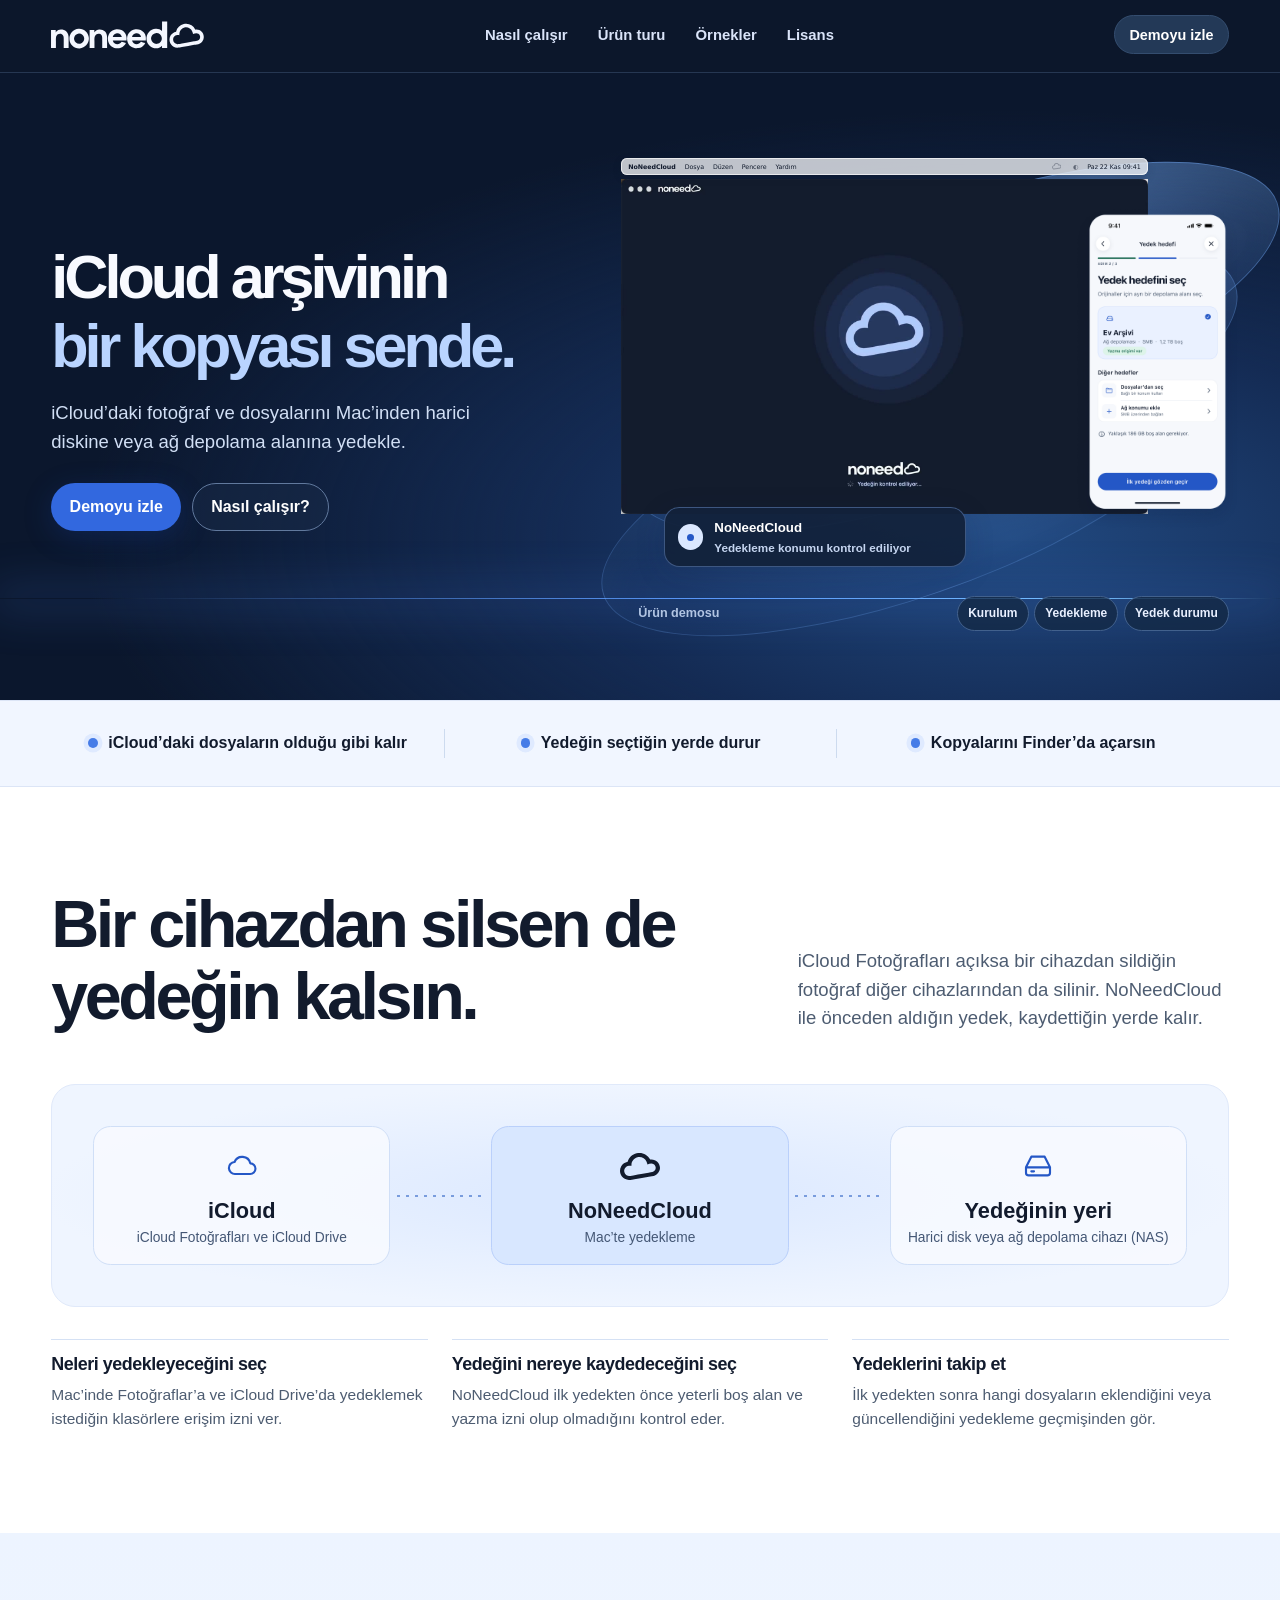
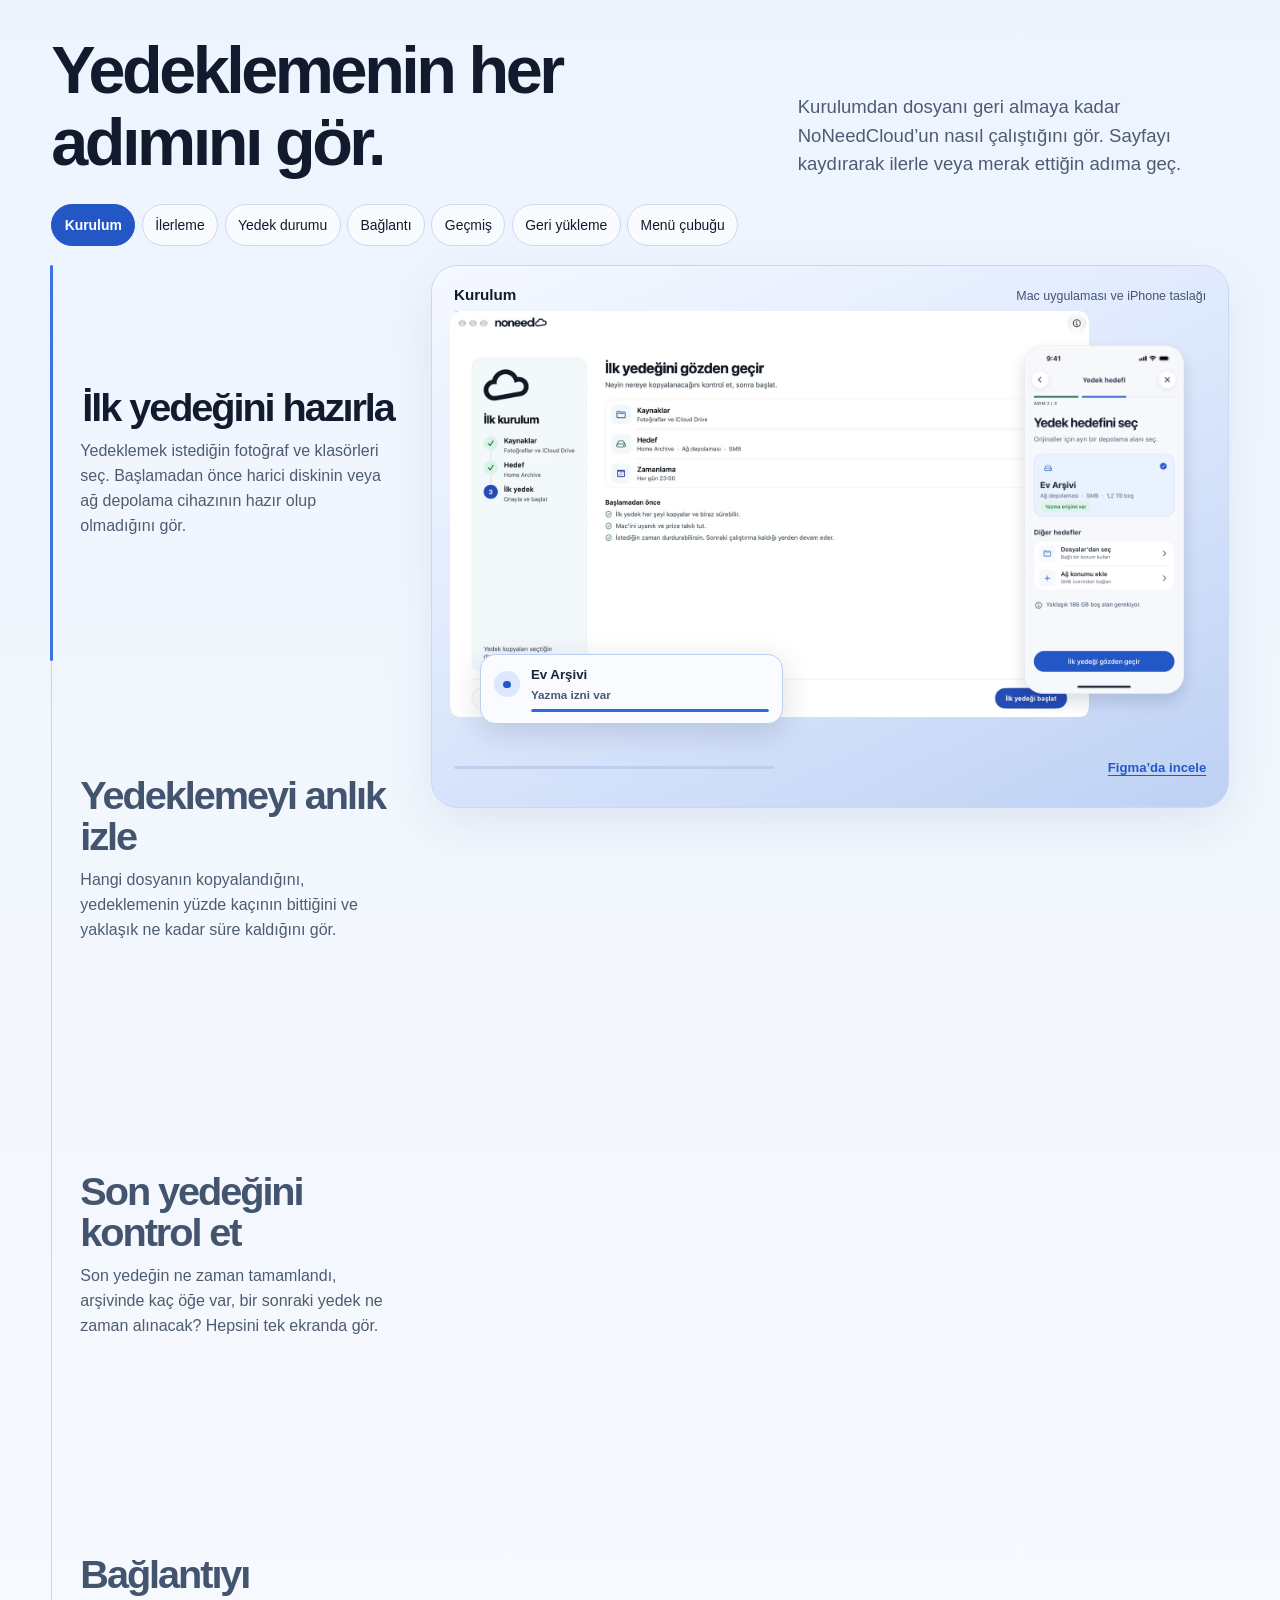
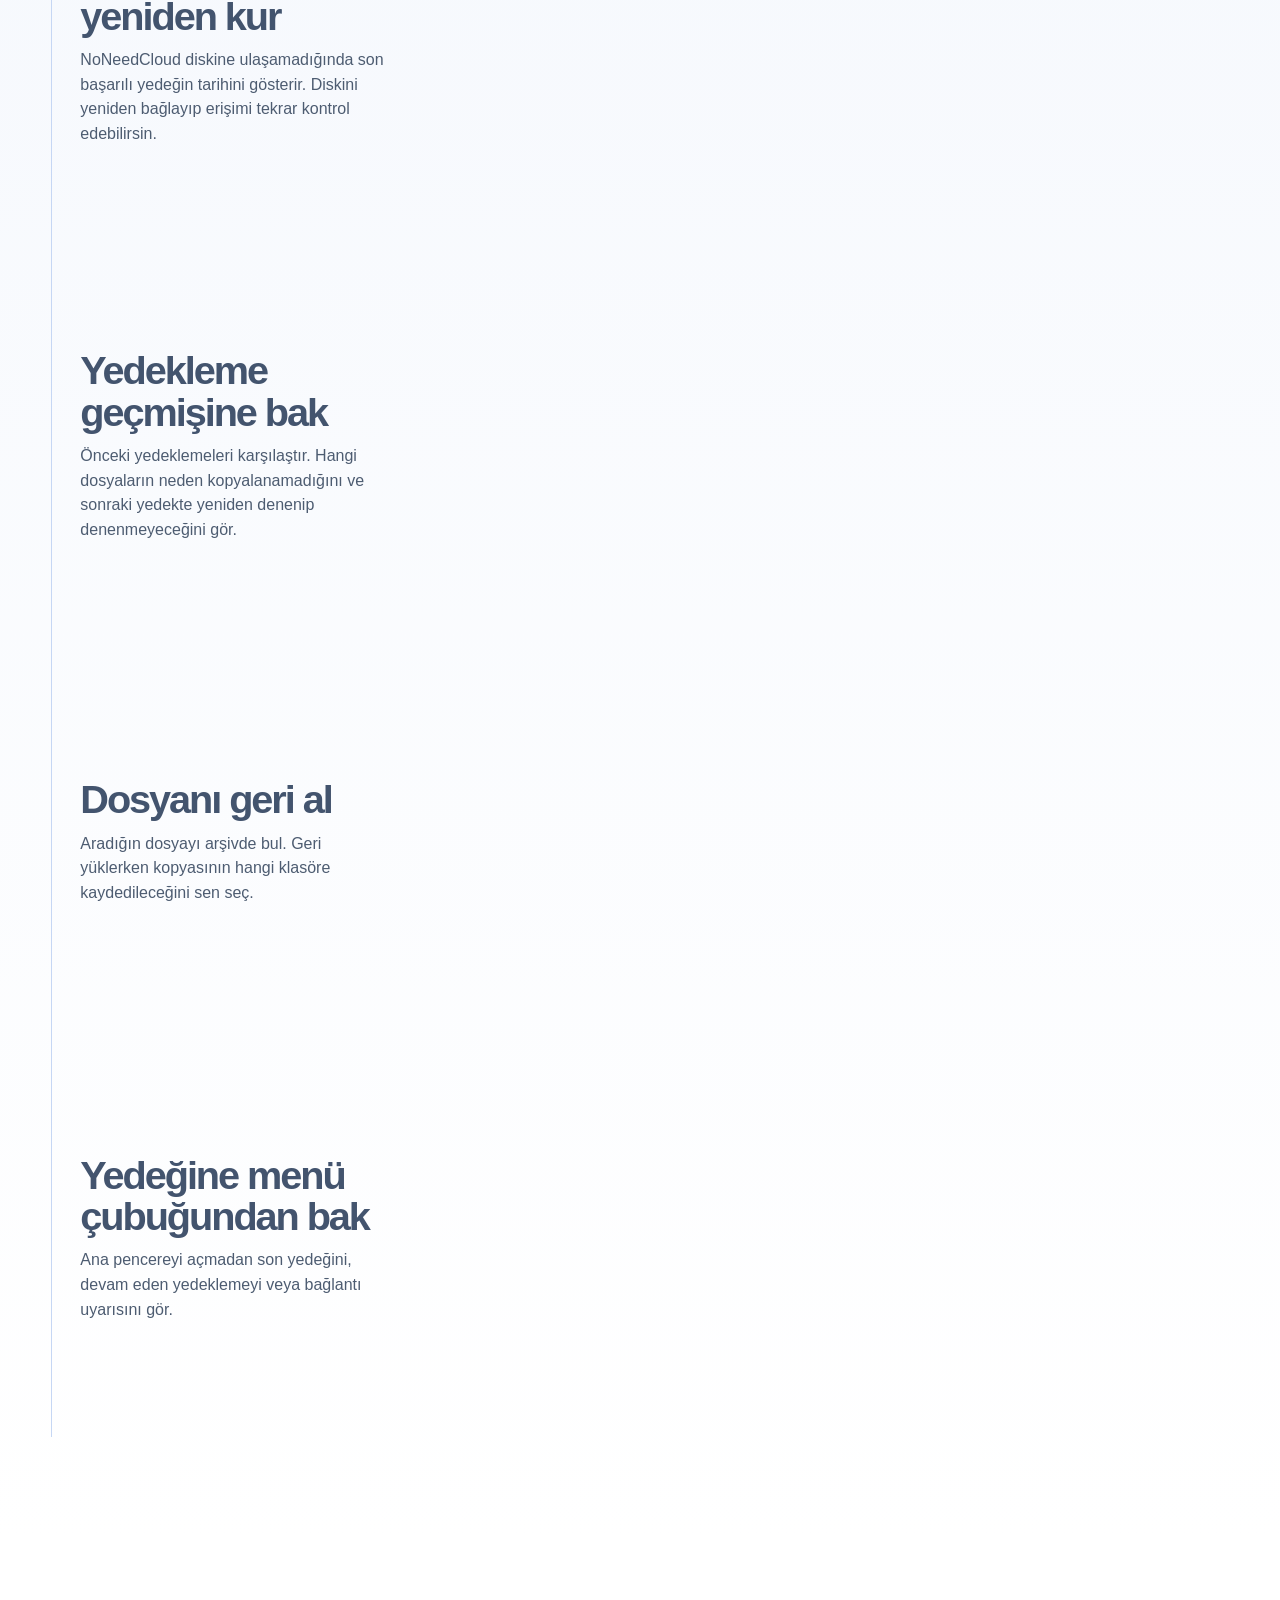
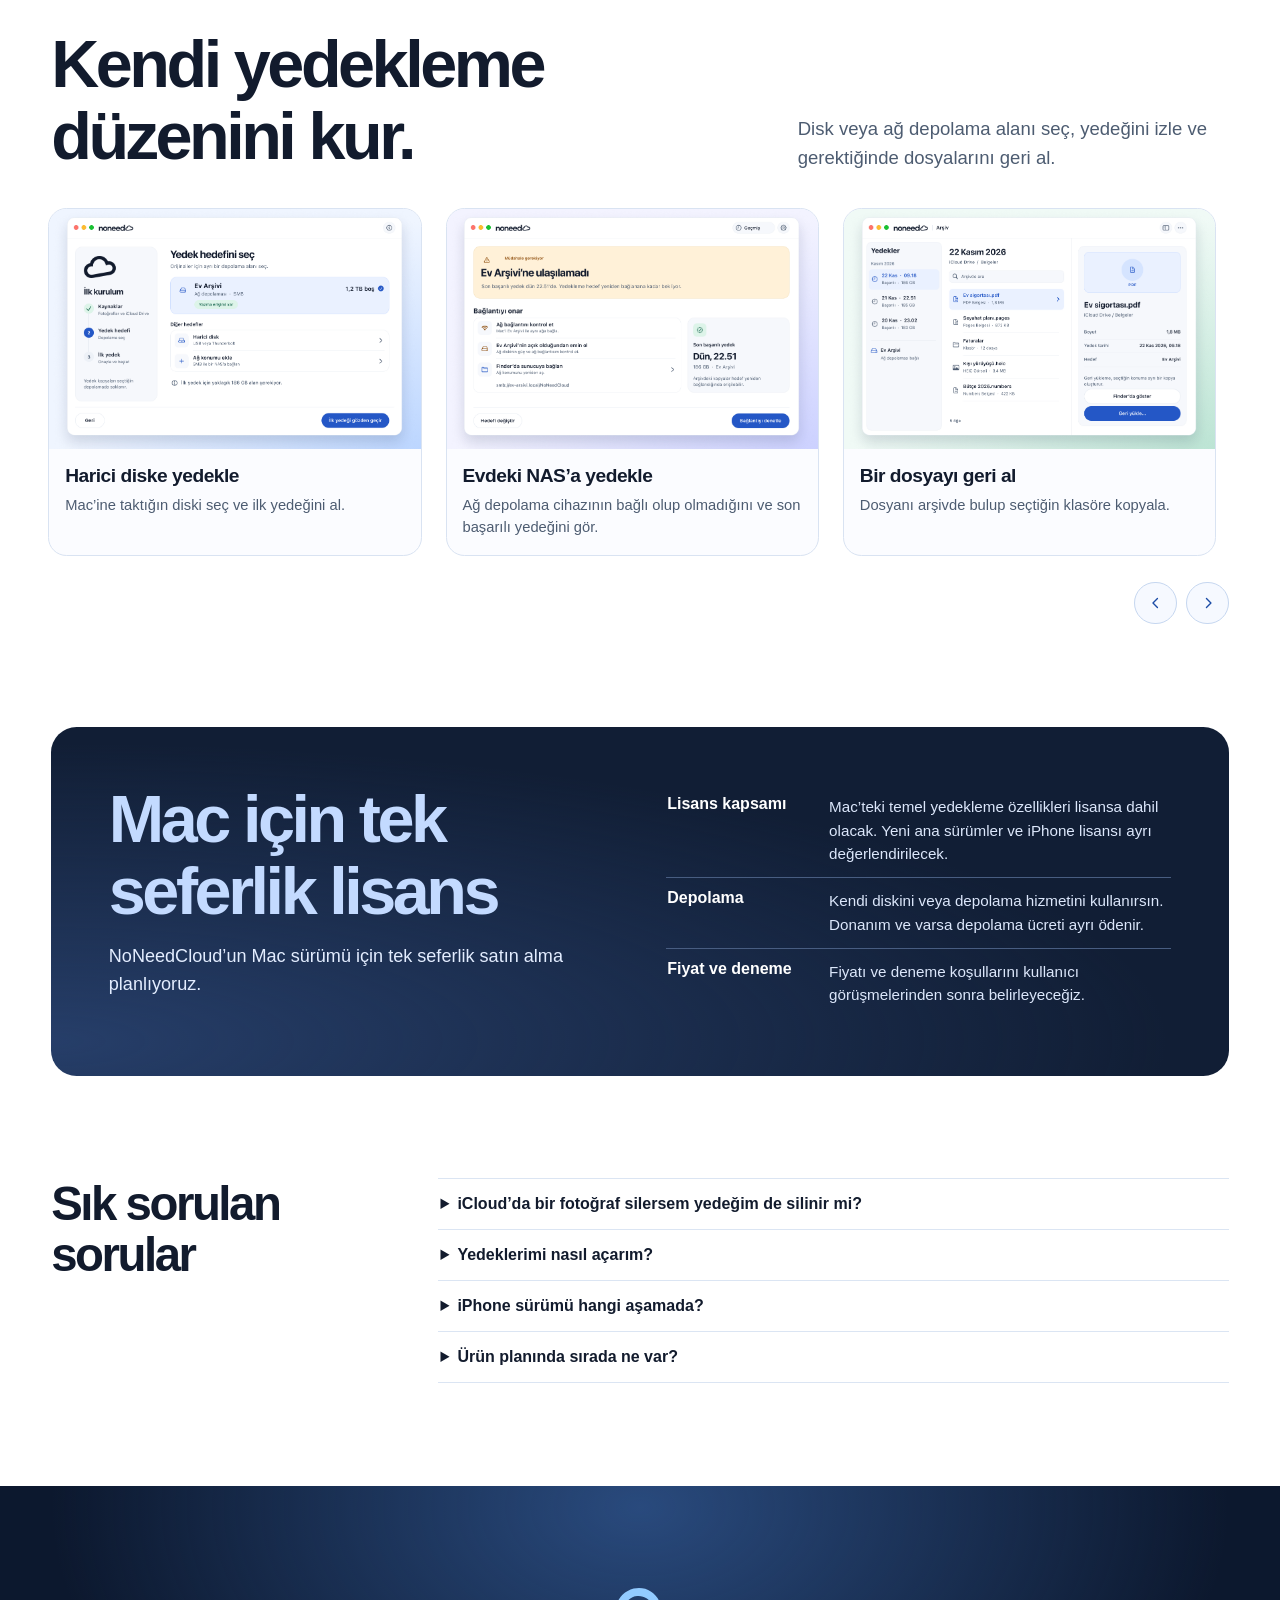
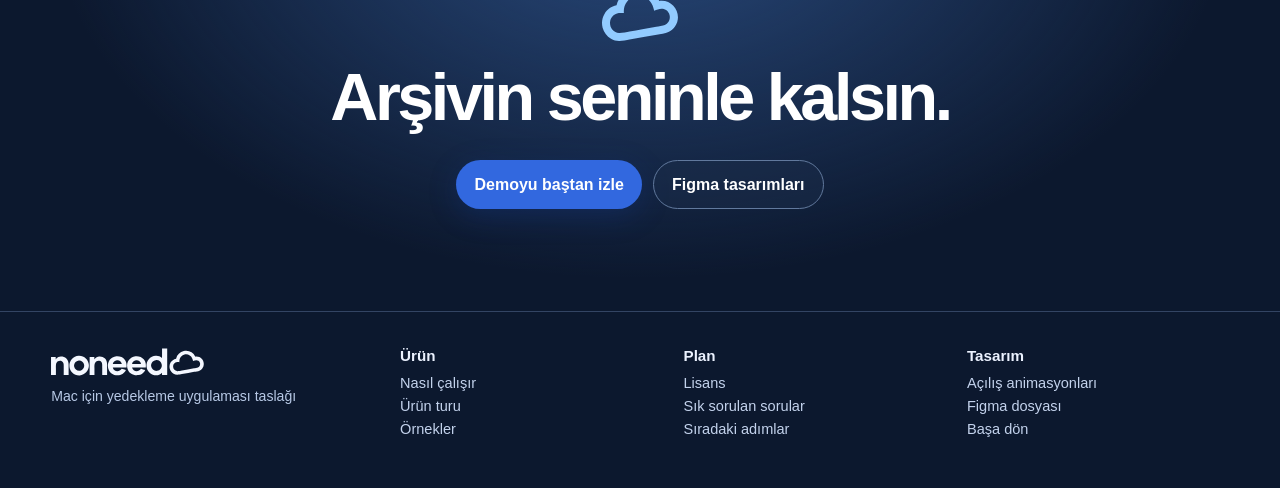
==== docs/design/web-planning/index.html @ 751c0478 "Add NoNeedCloud landing page and local preview instructions" ====
<!doctype html>
<html lang="tr">
<head>
  <meta charset="utf-8">
  <meta name="viewport" content="width=device-width, initial-scale=1">
  <meta name="description" content="iCloud’daki fotoğraf ve dosyalarının bir kopyasını kendi diskinde veya ağ depolama alanında sakla. NoNeedCloud, Mac için tasarlanan bir yedekleme uygulaması.">
  <title>NoNeedCloud · iCloud arşivinin bir kopyası sende</title>
  <link rel="icon" href="assets/cloud.svg" type="image/svg+xml">
  <link rel="stylesheet" href="styles.css">
  <link rel="stylesheet" href="landing.css?v=8">
  <script src="demo.js?v=8" defer></script>
</head>
<body class="landing" id="baslangic">
  <a class="skip-link" href="#icerik">İçeriğe geç</a>
  <header class="landing-header">
    <div class="wrap landing-nav">
      <a class="landing-brand" href="#baslangic" aria-label="NoNeedCloud, başa dön"><img src="assets/wordmark-light.svg" width="1660" height="300" alt="NoNeedCloud"></a>
      <nav aria-label="Ana menü">
        <a href="#nasil">Nasıl çalışır</a>
        <a href="#urun">Ürün turu</a>
        <a href="#ornekler">Örnekler</a>
        <a href="#gelir">Lisans</a>
      </nav>
      <div class="nav-actions">
        <a class="nav-cta" href="#demo">Demoyu izle</a>
      </div>
    </div>
    <div class="scroll-progress" aria-hidden="true"></div>
  </header>

  <main id="icerik">
    <section class="landing-hero" aria-labelledby="hero-title">
      <div class="wrap hero-grid">
        <div class="hero-copy">
          <h1 id="hero-title">iCloud arşivinin <span>bir kopyası sende.</span></h1>
          <p>iCloud’daki fotoğraf ve dosyalarını Mac’inden harici diskine veya ağ depolama alanına yedekle.</p>
          <div class="landing-actions">
            <a class="landing-button strong" href="#demo">Demoyu izle</a>
            <a class="landing-button soft" href="#nasil">Nasıl çalışır?</a>
          </div>
        </div>

        <div class="hero-reel" id="demo">
          <div class="reel-ornaments" aria-hidden="true"><span></span><span></span><span></span></div>
          <figure class="scene-visual hero-visual" data-stage="hero" data-scene="kurulum">
            <div class="scene-devices">
              <img class="scene-mac" src="assets/case-1-mac.webp?v=2" fetchpriority="high" width="1087" height="740" alt="Mac’te yedeğin saklanacağı yeri seçme ekranı.">
              <video class="scene-video" muted loop playsinline preload="metadata" hidden></video>
              <div class="flow-desktop" data-flow-desktop aria-hidden="true">
                <div class="flow-menubar">
                  <span class="mb-app">NoNeedCloud</span><span>Dosya</span><span>Düzen</span><span>Pencere</span><span>Yardım</span>
                  <span class="mb-spacer"></span>
                  <span class="mb-status" data-flow-status><svg viewBox="0 0 96 66"><defs><clipPath id="mbFill"><rect data-flow-fill x="0" y="0" width="0" height="66"/></clipPath></defs><path d="M40.0276 0.73109C53.8642 -2.19745 65.6406 3.82145 72.2232 16.1084C90.3729 13.8587 102.052 33.4833 91.9361 47.887C89.8332 50.8886 86.9633 53.2697 83.6258 54.7812C79.8091 56.5015 73.3607 57.363 68.9869 58.1366L52.419 61.0541L34.803 64.2069C30.9964 64.8852 25.2523 66.1319 21.6323 65.9818C18.1108 65.8108 14.6765 64.8122 11.6133 63.0669C6.38314 60.1128 2.56823 55.1732 1.0312 49.3678C-0.495983 43.7073 0.304632 37.6716 3.25078 32.6039C6.85128 26.375 11.8118 23.4031 18.5479 21.6179C21.3976 10.5517 29.3292 3.76707 40.0276 0.73109ZM50.8858 51.4234L68.5018 48.2855C71.1663 47.8147 76.9672 46.9503 79.2306 45.9862C81.0077 45.236 82.5299 43.9911 83.6191 42.3992C85.2289 40.0322 85.8203 37.117 85.2572 34.3104C84.7409 31.531 83.1318 29.0747 80.789 27.4931C75.8852 24.2355 70.6403 26.1896 65.8314 28.4024C64.5072 21.9772 62.4212 16.7564 56.6663 12.9806C52.4502 10.1628 47.2716 9.1796 42.3176 10.2577C42.065 10.3109 41.8128 10.3658 41.5635 10.4221C32.4388 13.2329 26.7271 21.7187 27.7792 31.2511C23.0119 30.7881 18.7454 30.67 14.7894 33.9318C12.2506 36.0372 10.6588 39.0712 10.3712 42.3565C10.0729 45.7446 11.1779 49.3675 13.3949 51.9593C15.4953 54.3792 18.4602 55.8795 21.6541 56.1377C24.8692 56.3837 31.4877 54.927 34.9563 54.2919C40.2596 53.3091 45.5704 52.3528 50.8858 51.4234Z" class="mb-cloud-track"/><path d="M40.0276 0.73109C53.8642 -2.19745 65.6406 3.82145 72.2232 16.1084C90.3729 13.8587 102.052 33.4833 91.9361 47.887C89.8332 50.8886 86.9633 53.2697 83.6258 54.7812C79.8091 56.5015 73.3607 57.363 68.9869 58.1366L52.419 61.0541L34.803 64.2069C30.9964 64.8852 25.2523 66.1319 21.6323 65.9818C18.1108 65.8108 14.6765 64.8122 11.6133 63.0669C6.38314 60.1128 2.56823 55.1732 1.0312 49.3678C-0.495983 43.7073 0.304632 37.6716 3.25078 32.6039C6.85128 26.375 11.8118 23.4031 18.5479 21.6179C21.3976 10.5517 29.3292 3.76707 40.0276 0.73109ZM50.8858 51.4234L68.5018 48.2855C71.1663 47.8147 76.9672 46.9503 79.2306 45.9862C81.0077 45.236 82.5299 43.9911 83.6191 42.3992C85.2289 40.0322 85.8203 37.117 85.2572 34.3104C84.7409 31.531 83.1318 29.0747 80.789 27.4931C75.8852 24.2355 70.6403 26.1896 65.8314 28.4024C64.5072 21.9772 62.4212 16.7564 56.6663 12.9806C52.4502 10.1628 47.2716 9.1796 42.3176 10.2577C42.065 10.3109 41.8128 10.3658 41.5635 10.4221C32.4388 13.2329 26.7271 21.7187 27.7792 31.2511C23.0119 30.7881 18.7454 30.67 14.7894 33.9318C12.2506 36.0372 10.6588 39.0712 10.3712 42.3565C10.0729 45.7446 11.1779 49.3675 13.3949 51.9593C15.4953 54.3792 18.4602 55.8795 21.6541 56.1377C24.8692 56.3837 31.4877 54.927 34.9563 54.2919C40.2596 53.3091 45.5704 52.3528 50.8858 51.4234Z" class="mb-cloud-fill" clip-path="url(#mbFill)"/></svg></span>
                  <span class="mb-glyph">◐</span><span class="mb-clock">Paz 22 Kas 09:41</span>
                </div>
                <div class="flow-panel" data-flow-panel>
                  <div class="fp-head"><svg viewBox="0 0 96 66"><path d="M40.0276 0.73109C53.8642 -2.19745 65.6406 3.82145 72.2232 16.1084C90.3729 13.8587 102.052 33.4833 91.9361 47.887C89.8332 50.8886 86.9633 53.2697 83.6258 54.7812C79.8091 56.5015 73.3607 57.363 68.9869 58.1366L52.419 61.0541L34.803 64.2069C30.9964 64.8852 25.2523 66.1319 21.6323 65.9818C18.1108 65.8108 14.6765 64.8122 11.6133 63.0669C6.38314 60.1128 2.56823 55.1732 1.0312 49.3678C-0.495983 43.7073 0.304632 37.6716 3.25078 32.6039C6.85128 26.375 11.8118 23.4031 18.5479 21.6179C21.3976 10.5517 29.3292 3.76707 40.0276 0.73109ZM50.8858 51.4234L68.5018 48.2855C71.1663 47.8147 76.9672 46.9503 79.2306 45.9862C81.0077 45.236 82.5299 43.9911 83.6191 42.3992C85.2289 40.0322 85.8203 37.117 85.2572 34.3104C84.7409 31.531 83.1318 29.0747 80.789 27.4931C75.8852 24.2355 70.6403 26.1896 65.8314 28.4024C64.5072 21.9772 62.4212 16.7564 56.6663 12.9806C52.4502 10.1628 47.2716 9.1796 42.3176 10.2577C42.065 10.3109 41.8128 10.3658 41.5635 10.4221C32.4388 13.2329 26.7271 21.7187 27.7792 31.2511C23.0119 30.7881 18.7454 30.67 14.7894 33.9318C12.2506 36.0372 10.6588 39.0712 10.3712 42.3565C10.0729 45.7446 11.1779 49.3675 13.3949 51.9593C15.4953 54.3792 18.4602 55.8795 21.6541 56.1377C24.8692 56.3837 31.4877 54.927 34.9563 54.2919C40.2596 53.3091 45.5704 52.3528 50.8858 51.4234Z"/></svg><strong>NoNeedCloud</strong><span class="fp-more">•••</span></div>
                  <div class="fp-card">
                    <div class="fp-state"><i></i>Yedekleme sürüyor</div>
                    <div class="fp-row"><b data-flow-pct>%3</b><span><strong>Bir dakikadan az kaldı</strong><em data-flow-left>310 öğe kaldı</em></span></div>
                    <div class="fp-bar"><span data-flow-bar></span></div>
                    <div class="fp-file"><span class="fp-thumb"></span><span><strong data-flow-file>IMG_4010.HEIC</strong><em>Home Archive konumuna kopyalanıyor</em></span></div>
                  </div>
                  <div class="fp-stop">Durdur</div>
                  <div class="fp-link">NoNeedCloud'u aç<span>›</span></div>
                  <div class="fp-link">Yedekleme geçmişi<span>›</span></div>
                </div>
              </div>
              <img class="scene-phone" src="assets/case-1-iphone.webp?v=2" fetchpriority="high" width="432" height="850" alt="iPhone’da yedeğin saklanacağı yeri seçmeye yönelik ekran taslağı.">
            </div>
            <figcaption class="stage-cue">
              <span class="cue-signal" aria-hidden="true"></span>
              <span class="cue-copy"><strong>Ev Arşivi</strong><small>Yazma izni kontrol ediliyor</small></span>
              <span class="cue-value" aria-hidden="true"></span>
              <span class="cue-meter" aria-hidden="true"><span></span></span>
            </figcaption>
          </figure>
          <div class="reel-controls">
            <span class="reel-label">Ürün demosu</span>
            <div class="reel-scenes" aria-label="Demoda gösterilen ekran">
              <button type="button" data-hero-scene="kurulum" aria-pressed="true">Kurulum</button>
              <button type="button" data-hero-scene="canli-yedekleme" aria-pressed="false">Yedekleme</button>
              <button type="button" data-hero-scene="koruma" aria-pressed="false">Yedek durumu</button>
            </div>
          </div>
        </div>
      </div>
    </section>

    <div class="promise-band">
      <ul class="wrap promises">
        <li><span class="promise-mark" aria-hidden="true"></span>iCloud’daki dosyaların olduğu gibi kalır</li>
        <li><span class="promise-mark" aria-hidden="true"></span>Yedeğin seçtiğin yerde durur</li>
        <li><span class="promise-mark" aria-hidden="true"></span>Kopyalarını Finder’da açarsın</li>
      </ul>
    </div>

    <section id="nasil" class="wrap landing-section workflow" aria-labelledby="flow-title">
      <div class="section-heading reveal">
        <h2 id="flow-title">Bir cihazdan silsen de<br>yedeğin kalsın.</h2>
        <p>iCloud Fotoğrafları açıksa bir cihazdan sildiğin fotoğraf diğer cihazlarından da silinir. NoNeedCloud ile önceden aldığın yedek, kaydettiğin yerde kalır.</p>
      </div>
      <div class="transfer-map reveal" aria-label="iCloud’dan seçtiğin depolama alanına yedekleme">
        <div class="map-node">
          <div class="map-icon" aria-hidden="true"><svg viewBox="0 0 24 24"><path d="M7 18h11a4 4 0 0 0 .2-8 6.2 6.2 0 0 0-11.8-1A4.5 4.5 0 0 0 7 18Z"/></svg></div>
          <strong>iCloud</strong><span>iCloud Fotoğrafları ve iCloud Drive</span>
        </div>
        <span class="map-line" aria-hidden="true"><i></i><i></i><i></i></span>
        <div class="map-node map-engine">
          <div class="map-icon"><img src="assets/cloud.svg" width="794" height="549" alt=""></div>
          <strong>NoNeedCloud</strong><span>Mac’te yedekleme</span>
        </div>
        <span class="map-line" aria-hidden="true"><i></i><i></i><i></i></span>
        <div class="map-node">
          <div class="map-icon" aria-hidden="true"><svg viewBox="0 0 24 24"><path d="M7 5h10l4 8v4a2 2 0 0 1-2 2H5a2 2 0 0 1-2-2v-4zm-4 8h18M7 16h2"/></svg></div>
          <strong>Yedeğinin yeri</strong><span>Harici disk veya ağ depolama cihazı (NAS)</span>
        </div>
      </div>
      <div class="workflow-notes reveal">
        <div><h3>Neleri yedekleyeceğini seç</h3><p>Mac’inde Fotoğraflar’a ve iCloud Drive’da yedeklemek istediğin klasörlere erişim izni ver.</p></div>
        <div><h3>Yedeğini nereye kaydedeceğini seç</h3><p>NoNeedCloud ilk yedekten önce yeterli boş alan ve yazma izni olup olmadığını kontrol eder.</p></div>
        <div><h3>Yedeklerini takip et</h3><p>İlk yedekten sonra hangi dosyaların eklendiğini veya güncellendiğini yedekleme geçmişinden gör.</p></div>
      </div>
    </section>

    <section id="urun" class="landing-section product-story" aria-labelledby="story-title">
      <div class="wrap">
        <div class="section-heading reveal">
          <h2 id="story-title">Yedeklemenin her<br>adımını gör.</h2>
          <p>Kurulumdan dosyanı geri almaya kadar NoNeedCloud’un nasıl çalıştığını gör. Sayfayı kaydırarak ilerle veya merak ettiğin adıma geç.</p>
        </div>
        <nav class="chapter-nav" aria-label="Ürün turu adımları">
          <a href="#kurulum" aria-current="step">Kurulum</a>
          <a href="#canli-yedekleme">İlerleme</a><a href="#koruma">Yedek durumu</a>
          <a href="#baglanti">Bağlantı</a><a href="#gecmis">Geçmiş</a>
          <a href="#geri-yukleme">Geri yükleme</a><a href="#menu-cubugu">Menü çubuğu</a>
        </nav>
        <div class="story-layout">
          <aside class="story-stage" aria-label="Seçili adımın ekran görüntüleri">
            <div class="story-stage-header"><strong data-story-label>Kurulum</strong><span>Mac ve iPhone ekran taslakları</span></div>
            <figure class="scene-visual story-visual" data-stage="story" data-scene="kurulum">
              <div class="scene-devices">
                <img class="scene-mac" src="assets/case-1-mac.webp?v=2" width="1087" height="740" loading="lazy" alt="Mac’te yedeğin saklanacağı yeri seçme ekranı.">
                <video class="scene-video" muted loop playsinline preload="metadata" hidden></video>
                <img class="scene-phone" src="assets/case-1-iphone.webp?v=2" width="432" height="850" loading="lazy" alt="iPhone’da yedeğin saklanacağı yeri seçmeye yönelik ekran taslağı.">
              </div>
              <figcaption class="stage-cue">
                <span class="cue-signal" aria-hidden="true"></span>
                <span class="cue-copy"><strong>Ev Arşivi</strong><small>Yazma izni kontrol ediliyor</small></span>
                <span class="cue-value" aria-hidden="true"></span>
                <span class="cue-meter" aria-hidden="true"><span></span></span>
              </figcaption>
            </figure>
            <div class="story-stage-footer">
              <div class="story-meter" aria-hidden="true"><span></span></div>
              <a class="text-link" data-story-link href="https://www.figma.com/design/UenSgbySVClALNNAwbcg50/Full-Time?node-id=1880-251">Figma’da incele</a>
            </div>
          </aside>

          <div class="story-steps">
            <article class="chapter current" id="kurulum" data-chapter="kurulum">
              <h3>İlk yedeğini hazırla</h3><p>Yedeklemek istediğin fotoğraf ve klasörleri seç. Başlamadan önce harici diskinin veya ağ depolama cihazının hazır olup olmadığını gör.</p>
            </article>
            <article class="chapter" id="canli-yedekleme" data-chapter="canli-yedekleme">
              <h3>Yedeklemeyi anlık izle</h3><p>Hangi dosyanın kopyalandığını, yedeklemenin yüzde kaçının bittiğini ve yaklaşık ne kadar süre kaldığını gör.</p>
            </article>
            <article class="chapter" id="koruma" data-chapter="koruma">
              <h3>Son yedeğini kontrol et</h3><p>Son yedeğin ne zaman tamamlandı, arşivinde kaç öğe var, bir sonraki yedek ne zaman alınacak? Hepsini tek ekranda gör.</p>
            </article>
            <article class="chapter" id="baglanti" data-chapter="baglanti">
              <h3>Bağlantıyı yeniden kur</h3><p>NoNeedCloud diskine ulaşamadığında son başarılı yedeğin tarihini gösterir. Diskini yeniden bağlayıp erişimi tekrar kontrol edebilirsin.</p>
            </article>
            <article class="chapter" id="gecmis" data-chapter="gecmis">
              <h3>Yedekleme geçmişine bak</h3><p>Önceki yedeklemeleri karşılaştır. Hangi dosyaların neden kopyalanamadığını ve sonraki yedekte yeniden denenip denenmeyeceğini gör.</p>
            </article>
            <article class="chapter" id="geri-yukleme" data-chapter="geri-yukleme">
              <h3>Dosyanı geri al</h3><p>Aradığın dosyayı arşivde bul. Geri yüklerken kopyasının hangi klasöre kaydedileceğini sen seç.</p>
            </article>
            <article class="chapter" id="menu-cubugu" data-chapter="menu-cubugu">
              <h3>Yedeğine menü çubuğundan bak</h3><p>Ana pencereyi açmadan son yedeğini, devam eden yedeklemeyi veya bağlantı uyarısını gör.</p>
            </article>
          </div>
        </div>
      </div>
    </section>

    <section id="ornekler" class="wrap landing-section examples" aria-labelledby="examples-title">
      <div class="section-heading reveal">
        <h2 id="examples-title">Kendi yedekleme düzenini kur.</h2>
        <p>Disk veya ağ depolama alanı seç, yedeğini izle ve gerektiğinde dosyalarını geri al.</p>
      </div>
      <div class="example-rail reveal" tabindex="0" aria-label="Kullanım örnekleri">
        <a class="example-card ice" href="#kurulum">
          <span class="example-art"><img src="assets/case-1-mac.webp?v=2" width="1087" height="740" loading="lazy" alt=""></span>
          <h3>Harici diske yedekle</h3><p>Mac’ine taktığın diski seç ve ilk yedeğini al.</p>
        </a>
        <a class="example-card lilac" href="#baglanti">
          <span class="example-art"><img src="assets/case-4-mac.webp?v=2" width="1087" height="740" loading="lazy" alt=""></span>
          <h3>Evdeki NAS’a yedekle</h3><p>Ağ depolama cihazının bağlı olup olmadığını ve son başarılı yedeğini gör.</p>
        </a>
        <a class="example-card mint" href="#geri-yukleme">
          <span class="example-art"><img src="assets/case-5-mac.webp?v=2" width="1087" height="740" loading="lazy" alt=""></span>
          <h3>Bir dosyayı geri al</h3><p>Dosyanı arşivde bulup seçtiğin klasöre kopyala.</p>
        </a>
        <a class="example-card mist" href="#menu-cubugu">
          <span class="example-art menu-art"><img src="assets/menu-bar.webp?v=2" width="1420" height="648" loading="lazy" alt=""></span>
          <h3>Menü çubuğundan takip et</h3><p>Başka bir iş yaparken yedeklemenin durumuna göz at.</p>
        </a>
      </div>
      <div class="rail-controls" aria-label="Örnekler arasında gezin" hidden>
        <button type="button" data-rail-dir="-1" aria-label="Önceki örnek"><svg viewBox="0 0 24 24" aria-hidden="true"><path d="m14 6-6 6 6 6"/></svg></button>
        <button type="button" data-rail-dir="1" aria-label="Sonraki örnek"><svg viewBox="0 0 24 24" aria-hidden="true"><path d="m10 6 6 6-6 6"/></svg></button>
      </div>
    </section>

    <section id="gelir" class="landing-section licence" aria-labelledby="licence-title">
      <div class="wrap licence-card reveal">
        <div><h2 id="licence-title">Mac için tek seferlik lisans</h2><p>NoNeedCloud’un Mac sürümü için tek seferlik satın alma planlıyoruz.</p></div>
        <dl class="licence-details">
          <div><dt>Lisans kapsamı</dt><dd>Mac’teki temel yedekleme özellikleri lisansa dahil olacak. Yeni ana sürümler ve iPhone lisansı ayrı değerlendirilecek.</dd></div>
          <div><dt>Depolama</dt><dd>Kendi diskini veya depolama hizmetini kullanırsın. Donanım ve varsa depolama ücreti ayrı ödenir.</dd></div>
          <div><dt>Fiyat ve deneme</dt><dd>Fiyatı ve deneme koşullarını kullanıcı görüşmelerinden sonra belirleyeceğiz.</dd></div>
        </dl>
      </div>
    </section>

    <section id="sorular" class="wrap landing-section faq" aria-labelledby="faq-title">
      <h2 id="faq-title" class="reveal">Sık sorulan sorular</h2>
      <div class="faq-items reveal">
        <details><summary>iCloud’da bir fotoğraf silersem yedeğim de silinir mi?</summary><p>iCloud, silinen fotoğrafı aynı arşivi kullanan cihazlarından da kaldırır. NoNeedCloud’un varsayılan ayarında daha önce oluşturduğun yedek kopya yerinde kalır. <a href="https://support.apple.com/tr-tr/108922">Apple Destek’te iCloud Fotoğrafları hakkında bilgi al</a></p></details>
        <details><summary>Yedeklerimi nasıl açarım?</summary><p>Kopyalar seçtiğin depolama alanında dosya ve klasör olarak saklanır. Mac’inde Finder’ı açıp yedek klasörüne gidebilirsin.</p></details>
        <details><summary>iPhone sürümü hangi aşamada?</summary><p>İlk sürümü Mac için tasarlıyoruz. iPhone ekranları şu an tasarım aşamasında.</p></details>
        <details id="kararlar"><summary>Ürün planında sırada ne var?</summary><p>Geniş bir iCloud arşivi ve harici diski veya NAS’ı olan Mac kullanıcılarıyla ilk yedeklemeyi, değişen dosyaların kopyalanmasını ve Finder’dan geri yüklemeyi deneyeceğiz. Sonra hangi fiyatın ve deneme koşullarının uygun olduğunu araştıracağız.</p></details>
      </div>
    </section>

    <section class="closing" aria-labelledby="closing-title">
      <div class="wrap closing-content reveal">
        <img src="assets/cloud.svg" width="794" height="549" alt="">
        <h2 id="closing-title">Arşivin seninle kalsın.</h2>
        <div class="landing-actions">
          <a class="landing-button strong" data-restart-demo href="#demo">Demoyu baştan izle</a>
          <a class="landing-button soft" href="https://www.figma.com/design/UenSgbySVClALNNAwbcg50/Full-Time?node-id=1878-407">Figma tasarımları</a>
        </div>
      </div>
    </section>
  </main>

  <footer class="landing-footer">
    <div class="wrap footer-nav">
      <div class="footer-brand">
        <a class="landing-brand" href="#baslangic" aria-label="NoNeedCloud, başa dön"><img src="assets/wordmark-light.svg" width="1660" height="300" alt="NoNeedCloud"></a>
        <p>Mac için yedekleme uygulaması taslağı</p>
      </div>
      <div><h2>Ürün</h2><a href="#nasil">Nasıl çalışır</a><a href="#urun">Ürün turu</a><a href="#ornekler">Örnekler</a></div>
      <div><h2>Plan</h2><a href="#gelir">Lisans</a><a href="#sorular">Sık sorulan sorular</a><a href="#kararlar">Sıradaki adımlar</a></div>
      <div><h2>Tasarım</h2><a href="onboarding/">Açılış animasyonları</a><a href="https://www.figma.com/design/UenSgbySVClALNNAwbcg50/Full-Time?node-id=1878-407">Figma dosyası</a><a href="#baslangic">Başa dön</a></div>
    </div>
  </footer>
</body>
</html>
---- docs/design/web-planning/styles.css ----
:root {
  color-scheme: light;
  --ink: #121b2d;
  --muted: #4d5c71;
  --line: #d6deeb;
  --paper: #f0f3f8;
  --blue: #2457c6;
  --blue-light: #eaf1ff;
  --navy: #131e35;
  --gutter: clamp(1.25rem, 4vw, 4rem);
  --measure: 80rem;
  --section-space: clamp(3.25rem, 6vw, 6.25rem);
  font-family: -apple-system, BlinkMacSystemFont, "Segoe UI", sans-serif;
  color: var(--ink);
  background: #fff;
  font-synthesis: none;
}

*, *::before, *::after { box-sizing: border-box; }
html { scroll-padding-top: 6.75rem; }
body, figure, dl, dd { margin: 0; }
img { display: block; width: 100%; height: auto; }
button { font: inherit; }
a { color: inherit; }
:focus-visible { outline: 3px solid var(--blue); outline-offset: 4px; }

.wrap {
  width: min(var(--measure), calc(100% - 2 * var(--gutter)));
  margin-inline: auto;
}

.skip-link {
  position: fixed;
  z-index: 3;
  top: .5rem;
  left: 1rem;
  padding: .75rem 1rem;
  background: #fff;
  transform: translateY(-150%);
}
.skip-link:focus { transform: none; }

.site-header {
  position: sticky;
  z-index: 2;
  top: 0;
  background: #fff;
  border-bottom: 1px solid var(--line);
}
.header-inner, .footer-inner {
  display: flex;
  align-items: center;
  justify-content: space-between;
  gap: 1.25rem;
}
.header-inner { min-height: 4.75rem; }
.brand { display: block; flex: none; }
.brand img { width: 10.25rem; }
.site-header nav {
  display: flex;
  flex-wrap: wrap;
  gap: .25rem clamp(.75rem, 3vw, 2.75rem);
}
.site-header nav a {
  display: inline-flex;
  align-items: center;
  min-height: 2.75rem;
  text-decoration: none;
  font-size: .9375rem;
  font-weight: 600;
}
.site-header nav a:hover { color: var(--blue); }

h1, h2, h3, p { margin: 0; }
h1, h2 { text-wrap: balance; }
h1 {
  font-size: clamp(2.4rem, 4.6vw, 4.4rem);
  font-weight: 750;
  line-height: 1.04;
  letter-spacing: -.061em;
}
h1 span { display: block; color: var(--blue); }
h2 {
  font-size: clamp(2rem, 3.8vw, 3.55rem);
  font-weight: 750;
  line-height: 1.08;
  letter-spacing: -.052em;
}
h3 { font-size: clamp(1.2rem, 2.1vw, 1.5rem); line-height: 1.18; letter-spacing: -.025em; }
p, dd { color: var(--muted); line-height: 1.55; }
.text-link {
  display: inline-flex;
  align-items: center;
  min-height: 2.75rem;
  color: var(--blue);
  font-weight: 600;
  text-underline-offset: .22em;
}

.hero {
  display: grid;
  grid-template-columns: 1.06fr 1fr;
  align-items: center;
  gap: clamp(2rem, 4vw, 4.5rem);
  padding-block: clamp(3.25rem, 6.4vw, 6.75rem);
}
.tagline {
  margin-top: 1.4rem;
  color: var(--ink);
  font-size: clamp(1.2rem, 2vw, 1.65rem);
  font-weight: 700;
  letter-spacing: -.025em;
}
.intro { max-width: 34rem; margin-top: .7rem; font-size: clamp(1.06rem, 1.6vw, 1.26rem); }
.primary {
  display: inline-flex;
  align-items: center;
  margin-top: 1.55rem;
  min-height: 3.25rem;
  padding-inline: 1.35rem;
  border-radius: .7rem;
  background: var(--blue);
  color: #fff;
  font-weight: 650;
  text-decoration: none;
}
.primary:hover { background: #1947ae; }
.hero-figure {
  border-radius: clamp(1.2rem, 2.4vw, 2.15rem);
  background: #dfebff;
  padding: clamp(.5rem, 1vw, 1rem) .35rem 1.2rem;
  text-align: center;
}
figcaption { color: var(--muted); font-size: .9375rem; font-weight: 550; line-height: 1.35; }

.band { padding-block: var(--section-space); }
.value { background: var(--paper); }
.value h2 { max-width: 65rem; }
.value-columns, .steps {
  display: grid;
  margin-top: clamp(1.75rem, 4vw, 3.5rem);
}
.value-columns { grid-template-columns: 1fr 1fr; }
.value-columns > div { padding-right: clamp(1.25rem, 4vw, 4rem); }
.value-columns > div + div {
  border-left: 1px solid var(--line);
  padding-left: clamp(1.25rem, 4vw, 4rem);
  padding-right: 0;
}
.value-columns p, .steps p { margin-top: .75rem; max-width: 37rem; }
.value-columns .text-link { margin-top: .4rem; font-size: .9375rem; }

.steps { grid-template-columns: repeat(3, 1fr); list-style: none; padding: 0; margin-bottom: 0; }
.steps li {
  display: grid;
  grid-template-columns: auto minmax(0, 1fr);
  align-content: start;
  column-gap: 1rem;
  padding: .25rem clamp(1rem, 2vw, 2rem);
}
.steps li:first-child { padding-left: 0; }
.steps li:last-child { padding-right: 0; }
.steps li + li { border-left: 1px solid var(--line); }
.step-icon {
  grid-row: span 2;
  display: grid;
  place-items: center;
  width: 3.125rem;
  height: 3.125rem;
  background: var(--blue-light);
  color: var(--blue);
  border-radius: .85rem;
}
.step-icon svg { width: 1.55rem; height: 1.55rem; }

.product { background: var(--blue-light); }
.section-intro { margin-top: .75rem; font-size: 1.125rem; }
.case-tabs {
  display: flex;
  flex-wrap: wrap;
  gap: .625rem;
  margin-block: 1.65rem 1rem;
}
.case-tabs[hidden] { display: none; }
.case-tabs button {
  min-height: 2.75rem;
  padding: .45rem 1rem;
  border: 1px solid #a5b4ce;
  border-radius: 2rem;
  background: transparent;
  color: var(--ink);
  font-size: .9375rem;
  font-weight: 600;
  cursor: pointer;
}
.case-tabs button:hover { border-color: var(--blue); }
.case-tabs button[aria-selected="true"] { color: #fff; border-color: var(--blue); background: var(--blue); }
.case-caption { margin-top: 1rem; min-height: 1.55em; }
.screens {
  display: grid;
  grid-template-columns: minmax(0, 2.8fr) minmax(0, 1fr);
  align-items: end;
  justify-items: center;
  gap: clamp(.5rem, 2vw, 1.5rem);
  max-width: 69rem;
  margin: 1rem auto .8rem;
  text-align: center;
}
.mac-screen { width: 100%; }
.phone-screen { width: min(100%, 16rem); }
.screens figcaption { margin-bottom: .75rem; color: var(--ink); }

.revenue { background: var(--navy); color: #fff; }
.revenue-grid { display: grid; grid-template-columns: 1fr 1.1fr; gap: clamp(2rem, 5vw, 5rem); }
.revenue h2 { font-size: clamp(2.5rem, 4.8vw, 4.5rem); }
.revenue-intro { margin-top: 1rem; color: #dce7fb; font-size: clamp(1.2rem, 2.2vw, 1.75rem); max-width: 31rem; }
.definition-list > div {
  display: grid;
  grid-template-columns: minmax(8rem, 1fr) minmax(0, 2.5fr);
  gap: .7rem 1.5rem;
  align-items: baseline;
  padding-block: 1rem;
  border-bottom: 1px solid var(--line);
}
.definition-list dt { font-size: 1.1rem; font-weight: 700; }
.revenue .definition-list { border-left: 1px solid #566786; padding-left: clamp(1.25rem, 3vw, 2.5rem); }
.revenue .definition-list > div { grid-template-columns: minmax(7rem, 1fr) minmax(0, 1.55fr); border-color: #566786; }
.revenue .definition-list > div:first-child { padding-top: .25rem; }
.revenue .definition-list > div:last-child { border-bottom: 0; padding-bottom: .25rem; }
.revenue dd { color: #dce7fb; }
.decisions dl { margin-top: 1.5rem; }
.decisions .definition-list > div { padding-block: 1.3rem; }

.site-footer { background: var(--paper); border-top: 1px solid var(--line); }
.footer-inner { min-height: 6rem; }
.footer-inner img { width: 9.5rem; }
.footer-inner p { font-size: .9375rem; }

@media (min-width: 50rem) {
  html { scroll-behavior: smooth; }
}
@media (max-width: 64rem) {
  .steps li { grid-template-columns: 1fr; }
  .step-icon { grid-row: auto; margin-bottom: .75rem; }
}
@media (max-width: 49.99rem) {
  .hero, .revenue-grid { grid-template-columns: 1fr; }
  .hero { gap: 1.65rem; }
  .hero h1, h2 { text-wrap: wrap; }
  .revenue .definition-list { border-left: 0; padding-left: 0; }
  .screens { grid-template-columns: minmax(0, 2.5fr) minmax(0, 1fr); }
}
@media (max-width: 36rem) {
  html { scroll-padding-top: 7rem; }
  .header-inner { flex-direction: column; align-items: flex-start; justify-content: center; gap: .1rem; padding-block: .7rem .3rem; }
  .site-header nav { column-gap: clamp(.8rem, 4vw, 1.75rem); }
  .site-header nav a { font-size: .875rem; }
  .value-columns, .steps, .screens { grid-template-columns: 1fr; }
  .value-columns > div { padding-right: 0; }
  .value-columns > div + div, .steps li + li {
    border-left: 0;
    border-top: 1px solid var(--line);
    margin-top: 1.25rem;
    padding-top: 1.25rem;
  }
  .value-columns > div + div, .steps li { padding-inline: 0; }
  .steps li { grid-template-columns: auto minmax(0, 1fr); }
  .step-icon { grid-row: span 2; margin-bottom: 0; }
  .definition-list > div, .revenue .definition-list > div { grid-template-columns: 1fr; }
  .screens { gap: .75rem; margin-top: .5rem; }
  .phone-screen { width: min(68%, 13rem); }
  .footer-inner { display: grid; grid-template-columns: 1fr auto; padding-block: 1rem; gap: .4rem 1rem; }
  .footer-inner p { grid-row: 2; }
  .footer-inner a { grid-row: 1 / span 2; grid-column: 2; }
}
@media (prefers-reduced-motion: reduce) {
  html { scroll-behavior: auto; }
}
---- docs/design/web-planning/landing.css ----
html:has(.landing) {
  scroll-padding-top: 5.25rem;
  scroll-behavior: auto;
}
html[data-motion="on"] { scroll-behavior: smooth; }
.landing {
  --deep: #091326;
  --sky: #b9d4ff;
  --electric: #356ce3;
  --nav-height: 4.35rem;
  --wrap: 82rem;
  --section-pad: clamp(4rem, 8vw, 8rem);
  background: #fff;
}
.landing .wrap { --measure: var(--wrap); }
.landing :focus-visible { outline-color: #5b90ff; }
.landing a { text-underline-offset: .25em; }
.landing [hidden] { display: none !important; }

.landing-header {
  position: sticky;
  z-index: 10;
  top: 0;
  background: #0c172b;
  color: #f4f7ff;
  border-bottom: 1px solid #263752;
}
.landing-nav {
  min-height: var(--nav-height);
  display: flex;
  align-items: center;
  justify-content: space-between;
  gap: 1.4rem;
}
.landing-brand { display: block; flex: none; }
.landing-brand img { width: clamp(7rem, 12vw, 10.25rem); }
.landing-nav nav, .nav-actions { display: flex; align-items: center; gap: clamp(.7rem, 2.35vw, 2.6rem); }
.landing-nav nav a {
  padding-block: .8rem;
  white-space: nowrap;
  font-size: .93rem;
  font-weight: 600;
  color: #dae4f9;
  text-decoration: none;
}
.landing-nav nav a:hover, .landing-nav nav a[aria-current] { color: #fff; text-decoration: underline; }
.nav-actions { gap: .6rem; }
.nav-cta {
  min-height: 2.45rem;
  display: inline-grid;
  place-items: center;
  color: #fff;
  background: #233957;
  border: 1px solid #344d6f;
  text-decoration: none;
  border-radius: 2rem;
  white-space: nowrap;
}
.nav-cta { padding: .35rem .9rem; font-size: .9rem; font-weight: 650; }
.nav-cta:hover { background: #304d77; }
.scroll-progress { height: 2px; background: #83b0ff; transform-origin: left; transform: scaleX(var(--page-progress, 0)); }

.landing-hero {
  position: relative;
  isolation: isolate;
  color: #f8faff;
  overflow: clip;
  background: radial-gradient(ellipse at 79% 74%, #214980 0%, #142b54 31%, transparent 65%), #0b172d;
}
.landing-hero::before {
  content: "";
  position: absolute;
  z-index: -1;
  inset: auto 0 16%;
  height: 1px;
  background: linear-gradient(90deg, transparent 7%, #5c9cff 55%, #75beff 85%, transparent);
  box-shadow: 0 0 45px 10px #427bdb45;
}
.hero-grid {
  min-height: clamp(36rem, 49vw, 48rem);
  display: grid;
  grid-template-columns: minmax(0, .97fr) minmax(0, 1.03fr);
  align-items: center;
  padding-block: clamp(3rem, 5.5vw, 6.5rem) clamp(2.7rem, 5vw, 4.6rem);
  gap: clamp(1rem, 2.4vw, 2.5rem);
}
.hero-copy { z-index: 1; }
.hero-copy h1 {
  font-size: clamp(2.9rem, 4.78vw, 4.95rem);
  line-height: .99;
  font-weight: 750;
  letter-spacing: -.065em;
  text-wrap: wrap;
}
.hero-copy h1 span { color: var(--sky); margin-top: .13em; }
.hero-copy p, .closing p { color: #d1dff5; }
.hero-copy p { max-width: 30rem; margin-top: 1.4rem; font-size: clamp(1.02rem, 1.45vw, 1.25rem); }
.landing-actions { display: flex; align-items: center; flex-wrap: wrap; gap: .65rem; margin-top: 1.65rem; }
.landing-button {
  display: inline-flex;
  min-height: 3.05rem;
  align-items: center;
  justify-content: center;
  border-radius: 2rem;
  padding: .55rem 1.15rem;
  text-decoration: none;
  font-weight: 650;
  color: #fff;
}
.landing-button.strong { background: #3268df; box-shadow: 0 7px 28px #163a8d55; }
.landing-button.strong:hover { background: #3b70e5; }
.landing-button.soft { border: 1px solid #61799d; background: #1c2e4a72; }
.landing-button.soft:hover { background: #2c4265; }

.hero-reel { position: relative; min-width: 0; }
.reel-ornaments { position: absolute; inset: 4% -10% 11% -10%; pointer-events: none; }
.reel-ornaments span {
  position: absolute;
  display: block;
  border: 1px solid #77aefd66;
  background: radial-gradient(ellipse at 72% 12%, #75a8f17a, #3d6bb514 70%);
  border-radius: 50%;
  width: 90%;
  height: 52%;
  transform: translateY(var(--hero-drift, 0px)) rotate(-19deg);
  box-shadow: inset 0 18px 35px #41699225;
}
.reel-ornaments span:nth-child(1) { top: 8%; left: 11%; }
.reel-ornaments span:nth-child(2) { top: 28%; left: 5%; opacity: .75; }
.reel-ornaments span:nth-child(3) { top: 53%; left: 1%; opacity: .58; }
.scene-visual { position: relative; isolation: isolate; min-width: 0; }
.hero-visual { aspect-ratio: 1.39; margin: 0 -.7rem; }
.scene-devices { position: absolute; inset: 0; }
.scene-devices img, .scene-devices video { position: absolute; object-fit: contain; }
.scene-mac, .scene-video { width: 86%; height: 90%; left: -1%; top: 0; }
.scene-phone { width: 27%; height: 86%; right: 0; bottom: 7%; }
.scene-visual[data-single-device] :is(.scene-mac, .scene-video) { width: 100%; left: 0; }
.stage-cue {
  position: absolute;
  left: 6%;
  bottom: 5%;
  z-index: 1;
  width: min(84%, 18.9rem);
  display: grid;
  grid-template-columns: auto minmax(0, 1fr) auto;
  align-items: center;
  gap: .15rem .7rem;
  padding: .7rem .8rem;
  border: 1px solid #bdcef1;
  border-radius: .95rem;
  background: #f9fbff;
  color: #17253d;
  box-shadow: 0 8px 30px #11214728;
  text-align: left;
}
.hero-visual .stage-cue { background: #12223cf2; border-color: #6d91cd7a; color: #fff; }
.cue-signal {
  display: grid;
  place-items: center;
  width: 1.6rem;
  height: 1.6rem;
  border-radius: 50%;
  background: #dbe8ff;
  color: #2457c6;
  flex: none;
}
.cue-signal::before { content: ""; width: .45rem; height: .45rem; background: currentColor; border-radius: 50%; }
.cue-copy { min-width: 0; line-height: 1.3; }
.cue-copy strong, .cue-copy small { display: block; overflow: hidden; text-overflow: ellipsis; white-space: nowrap; }
.cue-copy strong { font-size: .83rem; }
.cue-copy small { margin-top: .19rem; font-size: .73rem; color: #475975; }
.hero-visual .cue-copy small { color: #c5d5f0; }
.cue-value { font-size: 1.2rem; font-weight: 760; font-variant-numeric: tabular-nums; line-height: 1; }
.cue-meter { grid-column: 2 / -1; height: 3px; border-radius: 1rem; overflow: clip; background: #c5d6ef; margin-top: .27rem; }
.cue-meter > span { display: block; height: 100%; width: var(--meter, 0%); transform-origin: left; background: #3268df; border-radius: inherit; }
.hero-visual .cue-meter { background: #344e75; }
.hero-visual .cue-meter > span { background: #84b5ff; }
[data-scene="koruma"] .cue-signal, [data-scene="geri-yukleme"] .cue-signal { background: #dbf1e6; color: #17634c; }
[data-scene="koruma"] .cue-signal::before,
[data-scene="geri-yukleme"] .cue-signal::before {
  width: .67rem; height: .37rem; border: solid currentColor; border-width: 0 0 2px 2px;
  border-radius: 0; transform: translateY(-1px) rotate(-45deg); background: transparent;
}
[data-scene="baglanti"] .cue-signal, [data-scene="gecmis"] .cue-signal { background: #ffebc5; color: #914b0e; }
[data-scene="baglanti"] .cue-signal::before, [data-scene="gecmis"] .cue-signal::before {
  content: "!"; width: auto; height: auto; background: transparent; font-size: .87rem; font-weight: 800;
}
html[data-motion="on"] [data-scene="canli-yedekleme"].active-visual .cue-signal { animation: signal 1.55s ease-in-out 2; }
@keyframes signal { 58% { box-shadow: 0 0 0 .35rem #6b9fec00; } 0% { box-shadow: 0 0 0 0 #6b9fec7c; } }
.reel-controls { display: flex; align-items: center; justify-content: space-between; flex-wrap: wrap; gap: .35rem .9rem; padding-top: .45rem; }
.reel-label { color: #b7c9e5; font-size: .79rem; font-weight: 650; }
.reel-scenes { display: flex; flex-wrap: wrap; align-items: center; gap: .35rem; }
.reel-scenes button {
  min-height: 2.15rem; padding: .28rem .63rem; border-radius: 2rem;
  border: 1px solid #42618d; color: #e9f0ff; background: #132743c4; cursor: pointer;
  font-size: .75rem; font-weight: 570;
}
.reel-scenes button:hover, .reel-scenes button[aria-pressed="true"] { background: #c2d9ff; color: #142a4a; border-color: #c2d9ff; }

.promise-band { border-block: 1px solid #dce5f6; background: #f1f6ff; }
.promises { display: grid; grid-template-columns: repeat(3, 1fr); list-style: none; margin-block: 0; padding: 1.75rem 0; }
.promises li { display: flex; align-items: center; justify-content: center; gap: .65rem; text-align: left; font-weight: 660; padding: .35rem .85rem; }
.promises li + li { border-left: 1px solid #cddbef; }
.promise-mark { width: .62rem; height: .62rem; border-radius: 50%; background: #467ce7; box-shadow: 0 0 0 .28rem #dfeaff; flex: none; }
.landing-section { padding-block: var(--section-pad); }
.section-heading { display: grid; grid-template-columns: 1.24fr .76fr; align-items: end; gap: 1.1rem 2.7rem; }
.landing-section h2, .closing h2 { font-size: clamp(2.5rem, 5.2vw, 4.8rem); text-wrap: wrap; }
.section-heading p { max-width: 29rem; font-size: clamp(1rem, 1.45vw, 1.22rem); }

.transfer-map {
  display: grid; grid-template-columns: 1fr .34fr 1fr .34fr 1fr; align-items: center;
  margin-top: clamp(1.75rem, 4vw, 3.6rem); padding: clamp(1.15rem, 3.2vw, 2.75rem);
  background: radial-gradient(ellipse at center, #dbe8ff, transparent 72%), #eff5ff;
  border: 1px solid #e0e9fa; border-radius: 1.5rem;
}
.map-node {
  display: grid; justify-items: center; text-align: center; gap: .35rem;
  min-width: 0; border: 1px solid #d0dff7; padding: 1rem .55rem 1.2rem; border-radius: 1.1rem; background: #f9fbffdb;
}
.map-engine { background: #d8e7ff; border-color: #bad0fb; }
.map-node strong { font-size: clamp(1rem, 1.7vw, 1.45rem); }
.map-node > span { font-size: .86rem; color: #445775; }
.map-icon { display: grid; place-items: center; height: 2.7rem; margin-block: .1rem .28rem; }
.map-icon svg, .map-icon img { width: 2rem; }
.map-icon svg { fill: none; stroke: #2457c6; stroke-width: 1.6; stroke-linecap: round; stroke-linejoin: round; }
.map-engine .map-icon img { width: 2.5rem; }
.map-line { height: 2px; margin: 0 .4rem; background: repeating-linear-gradient(90deg,#799cdd 0 3px,transparent 3px 9px); position: relative; }
.map-line i { position: absolute; left: 10%; top: -.17rem; height: .43rem; aspect-ratio: 1; border-radius: 50%; background: #356be1; opacity: 0; }
html[data-motion="on"] .transfer-map.shown .map-line i { animation: packet 2.2s cubic-bezier(.36,0,.58,1) 2; }
.map-line i:nth-child(2) { animation-delay: -.52s !important; }
.map-line i:nth-child(3) { animation-delay: -1.04s !important; }
@keyframes packet { from { left: 0; opacity: 0; } 15%, 80% { opacity: 1; } to { left: 100%; opacity: 0; } }
.workflow-notes { display: grid; grid-template-columns: repeat(3, 1fr); gap: 1.5rem; margin-top: 2rem; }
.workflow-notes > div { border-top: 1px solid #d5e1f4; padding-top: .9rem; }
.workflow-notes h3 { font-size: 1.12rem; }
.workflow-notes p { margin-top: .45rem; font-size: .97rem; }

.product-story { background: linear-gradient(180deg,#edf4ff 0%,#f5f8fd 43%,#fff 100%); }
.chapter-nav { display: flex; flex-wrap: wrap; gap: .4rem; margin: 1.55rem 0 1.2rem; }
.chapter-nav a { min-height: 2.6rem; display: inline-flex; align-items: center; white-space: nowrap; padding: .35rem .78rem; border: 1px solid #ccd9f1; border-radius: 2rem; font-size: .87rem; text-decoration: none; background: #fff9; }
.chapter-nav a:hover { border-color: #8caeea; }
.chapter-nav a[aria-current] { background: #2457c6; border-color: #2457c6; color: #fff; font-weight: 650; }
.story-layout { display: grid; grid-template-columns: minmax(0, .6fr) minmax(0, 1.4fr); gap: clamp(1.3rem, 3vw, 3.2rem); align-items: start; }
.story-stage {
  grid-area: 1 / 2;
  position: sticky;
  top: calc(var(--nav-height) + 1.25rem);
  z-index: 3;
  min-width: 0;
  padding: clamp(.65rem, 1.45vw, 1.1rem);
  border: 1px solid #c7d8f4;
  background: linear-gradient(155deg,#f5f8ff 0%,#e0eafd 43%,#bed1f4);
  border-radius: clamp(1rem, 2.4vw, 1.65rem);
  box-shadow: 0 17px 48px #284d8b18;
}
.story-stage-header { display: flex; align-items: baseline; justify-content: space-between; gap: .45rem .9rem; padding: .15rem .25rem; }
.story-stage-header strong { font-size: .95rem; }
.story-stage-header > span { color: #405573; font-size: .78rem; text-align: right; }
.story-visual { height: min(48vh, 29rem); min-height: 15rem; margin-block: .25rem; }
.story-visual :is(.scene-mac, .scene-video) { left: 0; width: 84%; height: 95%; }
.story-visual .scene-phone { bottom: 5%; width: 28%; height: 89%; }
.story-visual .stage-cue { bottom: 4%; left: 4%; }
.scene-visual[data-scene="menu-cubugu"] :is(.scene-mac, .scene-video) { top: 1%; height: 88%; }
.story-stage-footer { display: flex; align-items: center; justify-content: space-between; gap: .75rem; padding: 0 .25rem; }
.story-stage-footer a { flex: none; font-size: .82rem; }
.story-meter { width: min(70%, 20rem); height: 3px; border-radius: 1rem; background: #bdcff0; overflow: hidden; }
.story-meter span { display: block; width: 100%; height: 100%; border-radius: inherit; background: #2457c6; transform-origin: left; transform: scaleX(var(--story-progress, .125)); }
.story-steps { grid-area: 1 / 1; min-width: 0; }
.chapter {
  display: grid; align-content: center; position: relative;
  min-height: clamp(17rem, 44vh, 27rem);
  padding: 1rem 0 1rem clamp(1rem, 2.2vw, 2.1rem);
  border-left: 1px solid #c6d7f4;
}
.chapter::before { content: ""; position: absolute; left: -2px; top: 0; bottom: 0; width: 3px; border-radius: 2px; background: #3974e5; transform: scaleY(0); transform-origin: top; }
.chapter.current::before { transform: scaleY(1); }
.chapter h3 { font-size: clamp(1.6rem, 3.1vw, 2.8rem); line-height: 1.04; letter-spacing: -.052em; }
.chapter p { margin-top: .68rem; max-width: 27rem; font-size: clamp(1rem, 1.25vw, 1.13rem); }
html[data-motion="on"] .chapter::before { transition: transform .4s cubic-bezier(.19,.7,.25,1); }
html[data-motion="on"] .chapter h3 { transition: color .28s, transform .45s; }
html[data-motion="on"] .chapter:not(.current) h3 { color: #43546e; }
html[data-motion="on"] .chapter.current h3 { transform: translateX(.12rem); }

.examples { padding-top: clamp(3rem, 7vw, 7rem); }
.example-rail {
  display: grid; grid-auto-flow: column; grid-auto-columns: max(17rem, 31.7%);
  overflow-x: auto; scroll-snap-type: x mandatory;
  gap: clamp(.85rem, 2vw, 1.5rem); padding: .22rem .22rem .8rem;
  margin: 2rem -.22rem 0;
  scrollbar-color: #a5bbdf transparent; scrollbar-width: thin;
}
.example-card { display: block; scroll-snap-align: start; text-decoration: none; border: 1px solid #d9e3f2; border-radius: 1.15rem; background: #fbfcff; overflow: clip; padding-bottom: 1rem; }
.example-art {
  aspect-ratio: 1.55;
  display: grid;
  place-items: center;
  background: radial-gradient(ellipse at bottom right, #bcd6ff, #eff5ff 67%);
  overflow: clip;
}
.example-art img { width: 98%; object-fit: contain; }
.example-card.lilac .example-art { background: radial-gradient(ellipse at bottom right,#ccd1ff,#f3f3ff 68%); }
.example-card.mint .example-art { background: radial-gradient(ellipse at bottom right,#bce4d4,#f0faf6 68%); }
.example-card.mist .example-art { background: radial-gradient(ellipse at bottom right,#bfcfee,#f2f6ff 68%); }
.example-card h3, .example-card p { margin-inline: 1rem; }
.example-card h3 { margin-top: 1rem; font-size: 1.2rem; }
.example-card p { margin-top: .4rem; font-size: .92rem; }
.example-card:hover { border-color: #a2bbeb; }
html[data-motion="on"] .example-art img { transition: transform .47s cubic-bezier(.2,.66,.25,1); }
html[data-motion="on"] .example-card:hover .example-art img { transform: scale(1.045) translateY(-.1rem); }
.rail-controls { display: flex; justify-content: flex-end; gap: .6rem; margin-top: .8rem; }
.rail-controls button { display: grid; place-items: center; width: 2.65rem; height: 2.65rem; border: 1px solid #c6d7f0; border-radius: 50%; cursor: pointer; color: #1b4ca6; background: #f6f9ff; }
.rail-controls button:hover { border-color: #4a78cc; }
.rail-controls button:disabled { opacity: .48; cursor: default; }
.rail-controls svg { width: 1.12rem; height: 1.12rem; stroke: currentColor; stroke-width: 1.8; fill: none; stroke-linecap: round; stroke-linejoin: round; }

.licence { padding-block: 0 var(--section-pad); }
.licence-card {
  color: #fff; background: radial-gradient(ellipse at 0 90%,#263e69,transparent 67%),#111e35;
  border-radius: 1.6rem; display: grid; grid-template-columns: 1fr 1fr; gap: 2rem clamp(1.7rem, 4vw, 4rem);
  padding: clamp(1.6rem, 4.5vw, 4.4rem);
}
.licence-card h2 { color: #c3daff; }
.licence-card p { color: #e3edff; font-size: 1.13rem; margin-top: .85rem; }
.licence-details { display: grid; align-content: center; }
.licence-details > div { display: grid; grid-template-columns: minmax(6.5rem, .6fr) 1.4fr; gap: .4rem 1rem; padding: .7rem .1rem; }
.licence-details > div + div { border-top: 1px solid #485d81; }
.licence-details dt { font-weight: 680; }
.licence-details dd { color: #dce7fb; font-size: .95rem; }
.faq { display: grid; grid-template-columns: .6fr 1.4fr; gap: 1.45rem 3rem; padding-top: 0; }
.faq h2 { font-size: clamp(2.15rem, 3.7vw, 3.6rem); }
.faq-items details { border-top: 1px solid #dbe5f3; }
.faq-items details:last-child { border-bottom: 1px solid #dbe5f3; }
.faq-items summary { padding: 1rem .15rem; font-weight: 650; cursor: pointer; }
.faq-items p { padding: 0 .15rem 1rem .15rem; }
.faq-items p a { color: #2457c6; }

.closing { color: #fff; background: radial-gradient(ellipse at 50% 5%,#294a7d 0%,transparent 65%),#0c182e; text-align: center; padding-block: clamp(4rem, 8vw, 8rem); }
.closing img { width: clamp(3.3rem, 6vw, 5rem); margin: 0 auto 1.3rem; filter: invert(86%) sepia(17%) saturate(783%) hue-rotate(179deg); }
.closing .landing-actions { justify-content: center; }
.landing-footer { background: #0c182e; color: #ecf2ff; border-top: 1px solid #334463; }
.footer-nav { display: grid; grid-template-columns: 1.25fr 1fr 1fr 1fr; gap: 1.35rem; padding-block: 2.25rem 3rem; }
.footer-brand p { color: #b7c8e5; margin-top: .65rem; font-size: .88rem; }
.footer-nav h2 { letter-spacing: 0; font-size: .95rem; margin-bottom: .4rem; }
.footer-nav > div > a:not(.landing-brand) { display: block; width: fit-content; padding-block: .22rem; color: #c3d2ec; text-decoration: none; font-size: .91rem; }
.footer-nav > div > a:hover { text-decoration: underline; }

html[data-motion="on"] .reveal { transition: opacity .72s cubic-bezier(.2,.67,.24,1), transform .72s cubic-bezier(.2,.67,.24,1); }
html[data-motion="on"] .reveal:not(.shown):not(:focus-within) { opacity: 0; transform: translateY(1.7rem); }
html[data-motion="on"] .hero-copy { animation: show-hero .78s cubic-bezier(.17,.64,.25,1) both; }
@keyframes show-hero { from { opacity: .72; transform: translateY(.85rem); } to { opacity: 1; transform: none; } }

@media (max-width: 64rem) {
  .landing-nav nav { gap: .7rem; }
  .hero-grid { grid-template-columns: 1fr 1.15fr; }
  .hero-copy h1 { font-size: clamp(2.65rem, 5.2vw, 4rem); }
}
@media (max-width: 52rem) {
  .landing { --nav-height: 4rem; --section-pad: clamp(3.4rem, 8vw, 5rem); }
  .landing-nav { gap: .65rem; }
  .landing-nav nav a { font-size: .87rem; }
  .hero-grid { grid-template-columns: 1fr; padding-block: 3.1rem 2.4rem; gap: 1.6rem; }
  .hero-copy h1 { font-size: clamp(2.95rem, 8.4vw, 4.55rem); }
  .hero-copy p { max-width: 35rem; }
  .hero-visual { max-width: 41rem; margin-inline: auto; }
  .hero-reel { width: 100%; max-width: 42rem; margin-inline: auto; }
  .section-heading { grid-template-columns: 1fr; }
  .story-layout { display: block; }
  .story-stage { top: calc(var(--nav-height) + .4rem); }
  .story-visual { height: min(35vh, 20rem); min-height: 10.4rem; }
  .chapter { min-height: clamp(14rem, 38vh, 20rem); }
  .chapter:first-child { margin-top: 1rem; }
  .example-rail { grid-auto-columns: max(15rem, 44%); }
  .licence-card, .faq { grid-template-columns: 1fr; }
}
@media (max-width: 34rem) {
  .landing .wrap { --gutter: 1.05rem; }
  .landing-nav { flex-wrap: wrap; gap: .18rem .45rem; padding: .43rem 0 .36rem; }
  .landing-brand img { width: 7.65rem; }
  .landing-nav nav { order: 3; width: 100%; justify-content: space-between; gap: .45rem; }
  .landing-nav nav a { font-size: .78rem; padding-block: .25rem; }
  .landing { --nav-height: 5rem; }
  .nav-cta { min-height: 2.05rem; padding-inline: .6rem; font-size: .76rem; }
  .hero-copy h1 { font-size: clamp(2.47rem, 9.15vw, 3.2rem); }
  .hero-visual { aspect-ratio: 1.27; }
  .hero-grid { min-height: auto; }
  .stage-cue { padding: .5rem .55rem; gap: .12rem .48rem; width: min(86%, 17.5rem); }
  .cue-signal { width: 1.38rem; height: 1.38rem; }
  .cue-copy strong { font-size: .78rem; }
  .cue-copy small { font-size: .69rem; }
  .reel-controls { gap: .45rem; }
  .reel-scenes { gap: .25rem; }
  .reel-scenes button { min-height: 1.95rem; padding-inline: .53rem; font-size: .71rem; }
  .promises { grid-template-columns: 1fr; padding-block: .5rem; }
  .promises li { justify-content: flex-start; padding: .6rem .4rem; font-size: .93rem; }
  .promises li + li { border-left: 0; border-top: 1px solid #d5e3f8; }
  .transfer-map { grid-template-columns: 1fr; justify-items: center; gap: 0; padding: .8rem; }
  .map-node { width: 100%; display: grid; grid-template-columns: auto 1fr; grid-template-rows: auto auto; justify-items: start; align-items: center; text-align: left; gap: .14rem .7rem; padding: .55rem .75rem; }
  .map-icon { grid-row: span 2; margin: 0; width: 2.5rem; }
  .map-line { width: 2px; height: 1.2rem; margin: 0; background: repeating-linear-gradient(#799cdd 0 3px,transparent 3px 9px); }
  html[data-motion="on"] .transfer-map.shown .map-line i { animation-name: packet-vertical; }
  @keyframes packet-vertical { from { left: -.16rem; top: 0; opacity: 0; } 15%, 80% { opacity: 1; } to { left: -.16rem; top: 100%; opacity: 0; } }
  .workflow-notes { grid-template-columns: 1fr; gap: .85rem; }
  .chapter-nav { flex-wrap: nowrap; overflow: auto; margin-inline: -.1rem; padding: .12rem .12rem .5rem; scrollbar-width: thin; }
  .chapter-nav a { font-size: .78rem; }
  .story-stage-header strong { font-size: .84rem; }
  .story-stage-header > span { font-size: .68rem; }
  .story-visual { height: min(32vh, 15rem); }
  .story-stage-footer .text-link { min-height: 2.25rem; }
  .story-stage-footer { gap: .48rem; }
  .example-rail { grid-auto-columns: max(14rem, 82%); }
  .licence-details > div { grid-template-columns: 1fr; }
  .footer-nav { grid-template-columns: repeat(2, 1fr); }
}
@media (max-height: 34rem) {
  .story-stage { position: static; }
}
@media (prefers-reduced-motion: reduce) {
  html[data-motion="on"] { scroll-behavior: auto; }
  .landing *, .landing *::before, .landing *::after { animation-duration: .01ms !important; transition-duration: .01ms !important; }
}

.chapter { scroll-margin-top: var(--chapter-offset, 0px); }
html[data-motion="on"] .transfer-map:not(.active-visual) .map-line i { animation-play-state: paused; }

/* Recorded app clips (assets/recordings) replace the Mac stills where available. */
.scene-video { border-radius: 14px; }
.scene-video[hidden], .scene-devices img[hidden] { display: none; }

/* Hero flow: one 3x recording of the Mac app + a hand-built macOS menu bar and panel. */
.flow-desktop { position: absolute; pointer-events: none; z-index: 2; color: #121B2D;
  font-family: -apple-system, BlinkMacSystemFont, "SF Pro Text", system-ui, sans-serif; }
.flow-desktop[hidden] { display: none; }
.flow-menubar { position: absolute; left: 0; right: 0; top: -3.9em; height: 3.1em; display: flex; align-items: center;
  gap: 1.7em; padding: 0 1.4em; border-radius: 1.1em; font-size: 1em; letter-spacing: -.01em;
  background: rgba(255,255,255,.74); backdrop-filter: blur(18px) saturate(1.6); -webkit-backdrop-filter: blur(18px) saturate(1.6);
  box-shadow: 0 .5em 1.8em rgba(18,27,45,.14), inset 0 0 0 1px rgba(255,255,255,.65); }
.flow-menubar > span { font-size: 1.2em; white-space: nowrap; }
.flow-menubar .mb-app { font-weight: 700; }
.flow-menubar .mb-spacer { flex: 1; }
.flow-menubar .mb-status { display: grid; place-items: center; width: 2.4em; height: 1.75em; border-radius: .55em; transition: background .2s; }
.flow-menubar .mb-status.active { background: rgba(36,87,198,.16); }
.flow-menubar .mb-status svg { width: 1.5em; height: auto; display: block; }
.mb-cloud-track { fill: rgba(18,27,45,.3); }
.mb-cloud-fill { fill: #2457C6; }
.flow-menubar .mb-glyph { opacity: .55; }
.flow-panel { position: absolute; top: .3em; right: 10.5em; width: 31em; padding: 1.3em; border-radius: 1.9em;
  background: rgba(248,249,252,.9); backdrop-filter: blur(24px) saturate(1.5); -webkit-backdrop-filter: blur(24px) saturate(1.5);
  box-shadow: 0 1.8em 4.4em rgba(18,27,45,.3), inset 0 0 0 1px rgba(255,255,255,.75);
  opacity: 0; transform: translateY(-.8em) scale(.96); transform-origin: top right;
  transition: opacity .2s ease, transform .32s cubic-bezier(.2,.8,.2,1); }
.flow-panel.open { opacity: 1; transform: none; }
.fp-head { display: flex; align-items: center; gap: .7em; font-size: 1.4em; }
.fp-head svg { width: 1.6em; fill: #121B2D; }
.fp-more { margin-left: auto; width: 2em; height: 2em; border-radius: 50%; background: rgba(18,27,45,.06); display: grid; place-items: center; font-size: .6em; letter-spacing: .1em; }
.fp-card { margin: 1em 0; padding: 1.2em 1.3em; border-radius: 1.3em; background: #131E35; color: #fff; }
.fp-state { font-size: 1.1em; color: #B7D1FF; font-weight: 600; }
.fp-state i { display: inline-block; width: .5em; height: .5em; border-radius: 50%; background: #78AAFF; margin-right: .5em; vertical-align: .1em; }
.fp-row { display: flex; justify-content: space-between; align-items: flex-end; margin: .2em 0 .8em; }
.fp-row b { font-size: 3.6em; font-weight: 700; letter-spacing: -.04em; line-height: 1; font-variant-numeric: tabular-nums; }
.fp-row span { text-align: right; font-size: 1.05em; line-height: 1.4; }
.fp-row strong { display: block; }
.fp-row em { font-style: normal; color: #78AAFF; font-variant-numeric: tabular-nums; }
.fp-bar { height: .45em; border-radius: 1em; background: rgba(255,255,255,.14); overflow: hidden; }
.fp-bar span { display: block; height: 100%; width: 3%; border-radius: inherit; background: #78AAFF; }
.fp-file { display: flex; align-items: center; gap: .8em; margin-top: 1em; padding: .7em .8em; border-radius: .9em; background: rgba(255,255,255,.07); }
.fp-thumb { width: 2.3em; height: 2.3em; border-radius: .5em; background: linear-gradient(135deg,#F6B26B,#E06666); flex: none; }
.fp-file strong { display: block; font-size: 1.05em; }
.fp-file em { font-style: normal; font-size: .92em; color: rgba(255,255,255,.62); }
.fp-stop { text-align: center; color: #A93435; font-weight: 600; padding: .75em; border-radius: 2em; background: #fff; font-size: 1.15em; box-shadow: inset 0 0 0 1px rgba(18,27,45,.1); }
.fp-link { display: flex; justify-content: space-between; padding: .8em .2em; font-size: 1.1em; border-top: 1px solid rgba(18,27,45,.08); }
.fp-link:first-of-type { margin-top: .8em; }
.fp-link span { opacity: .45; }
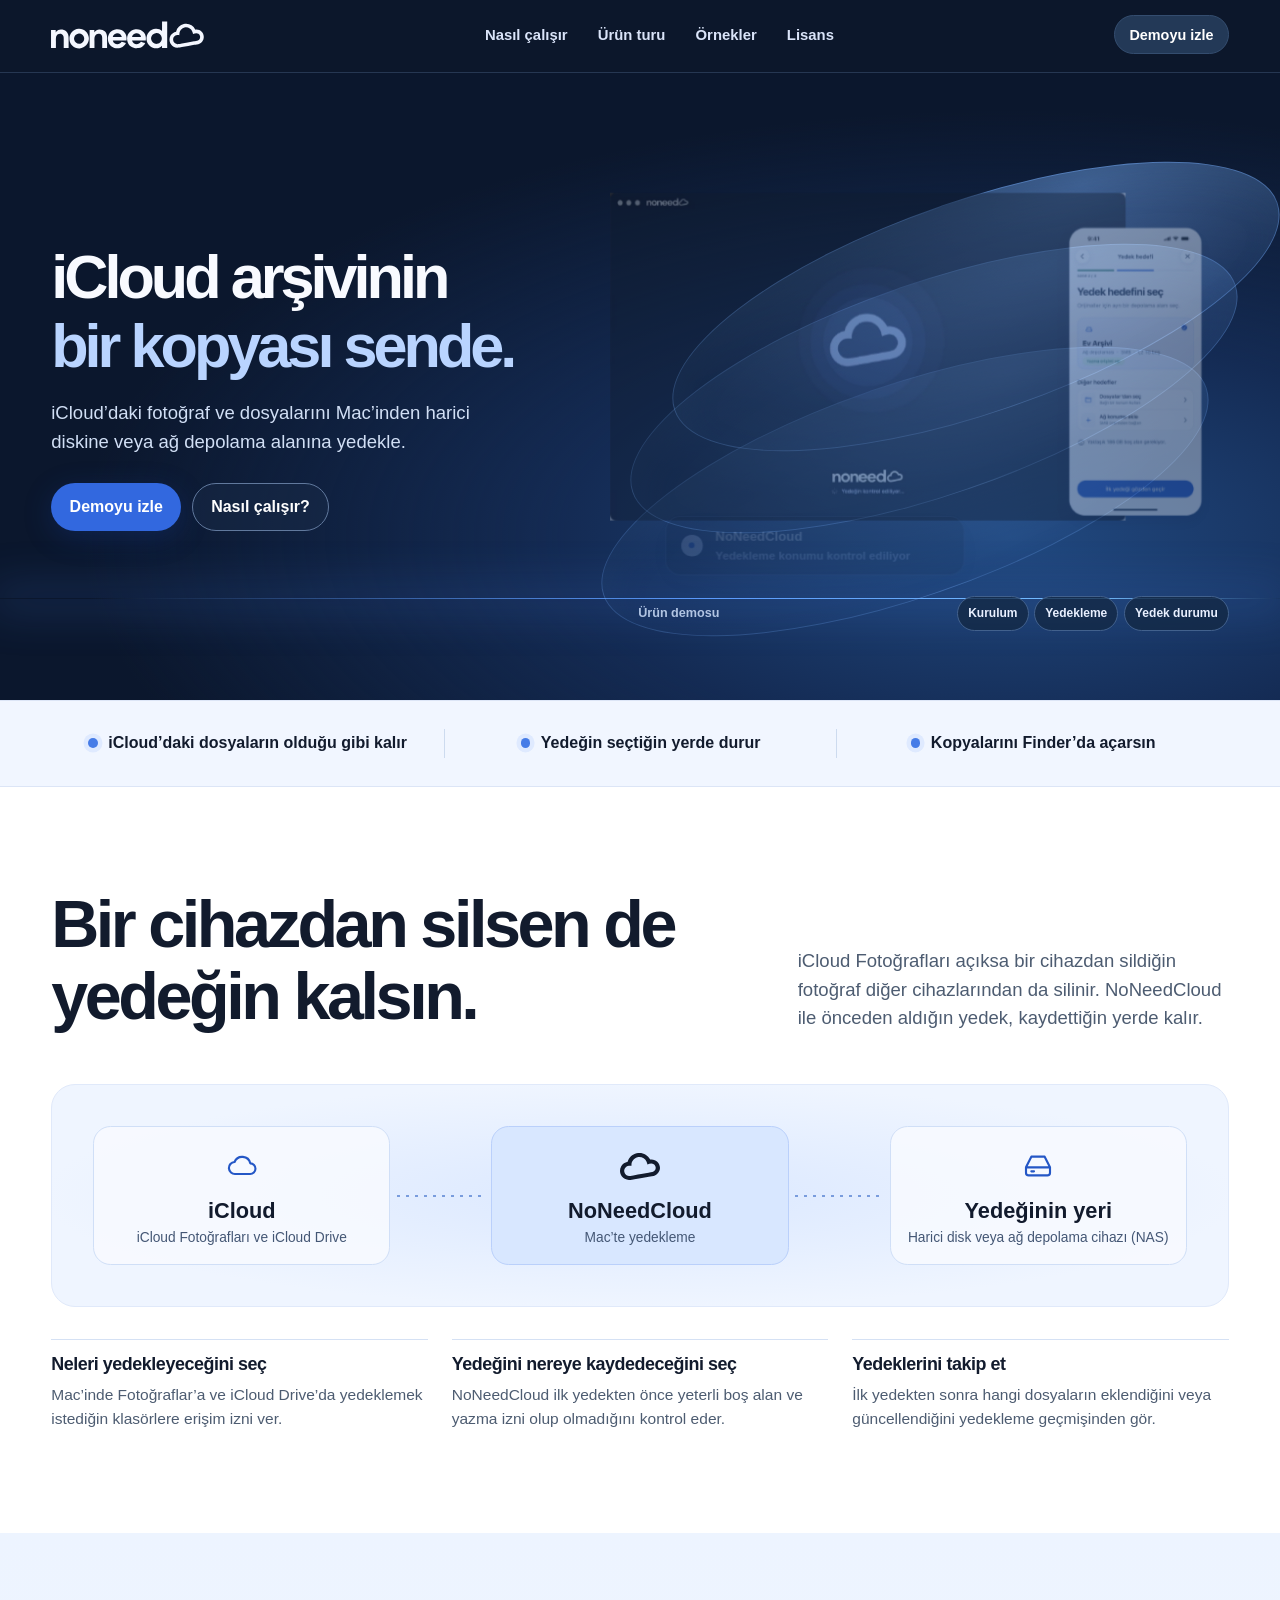
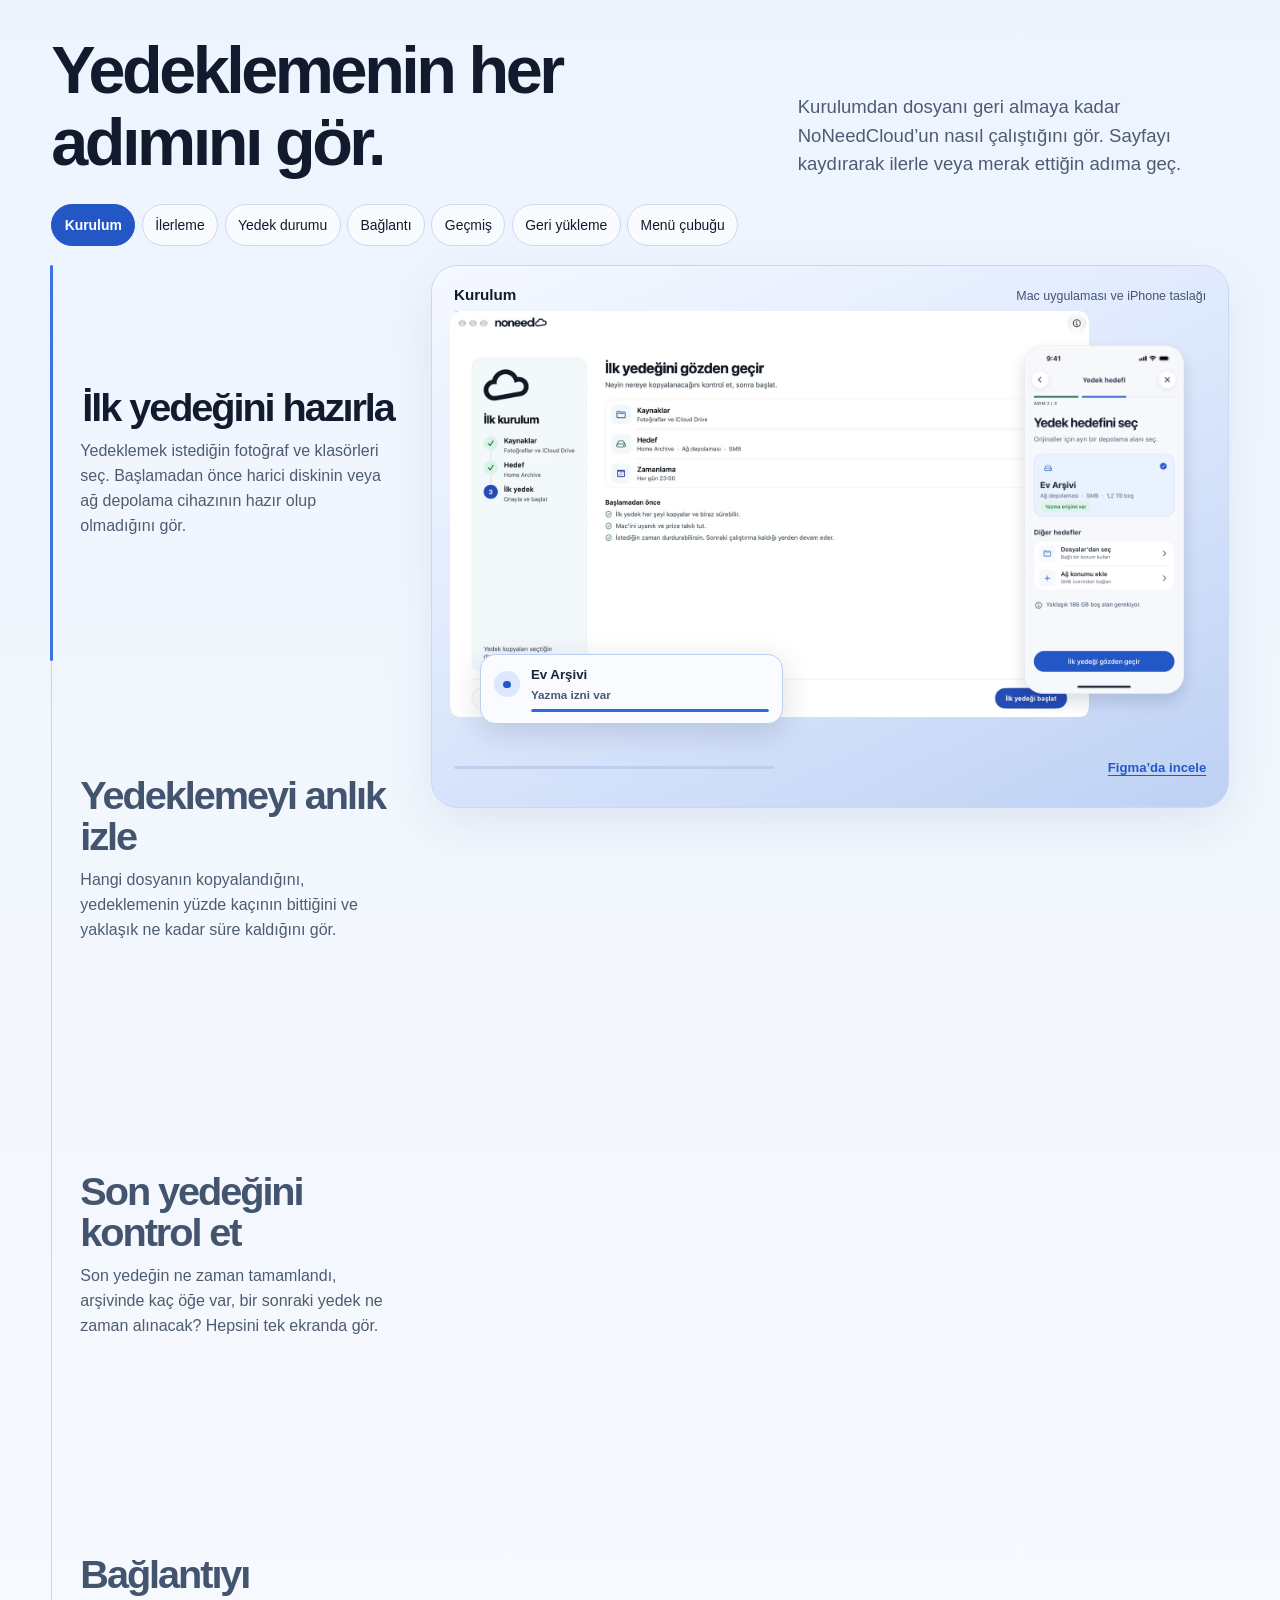
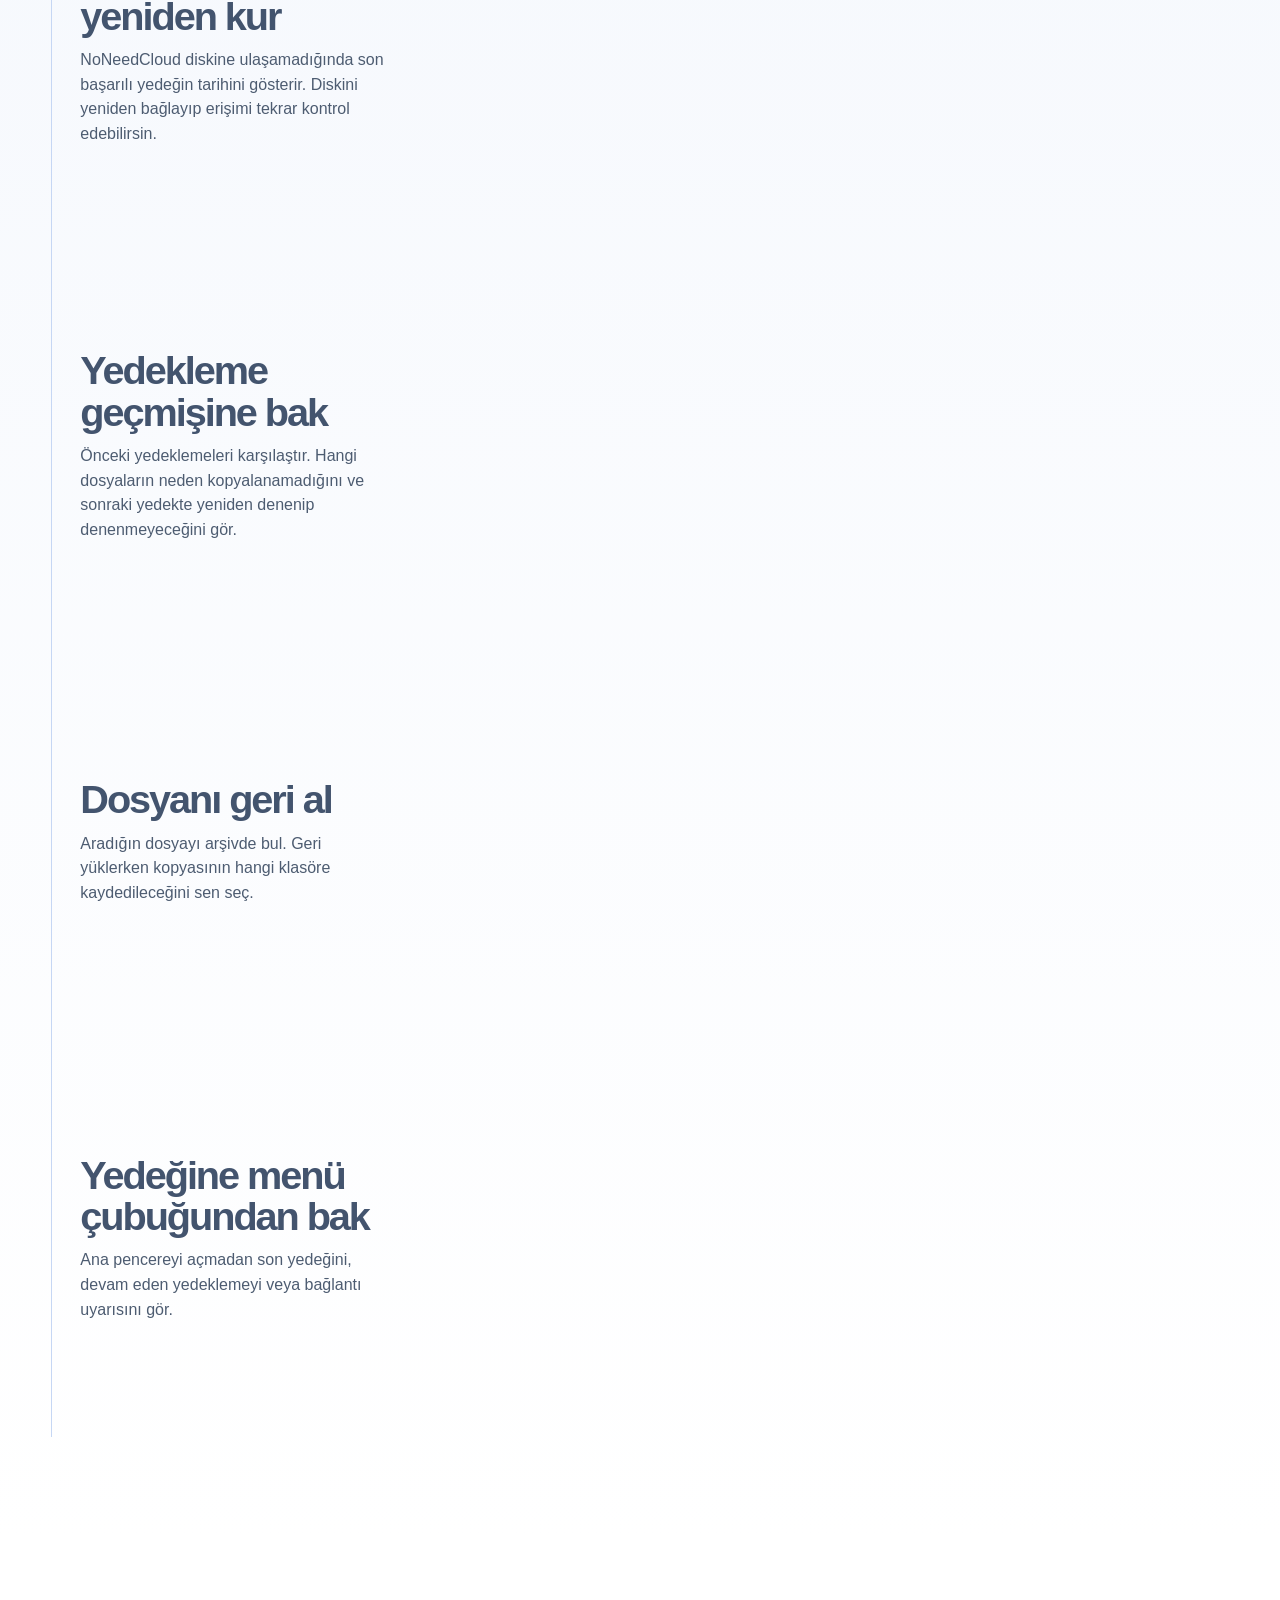
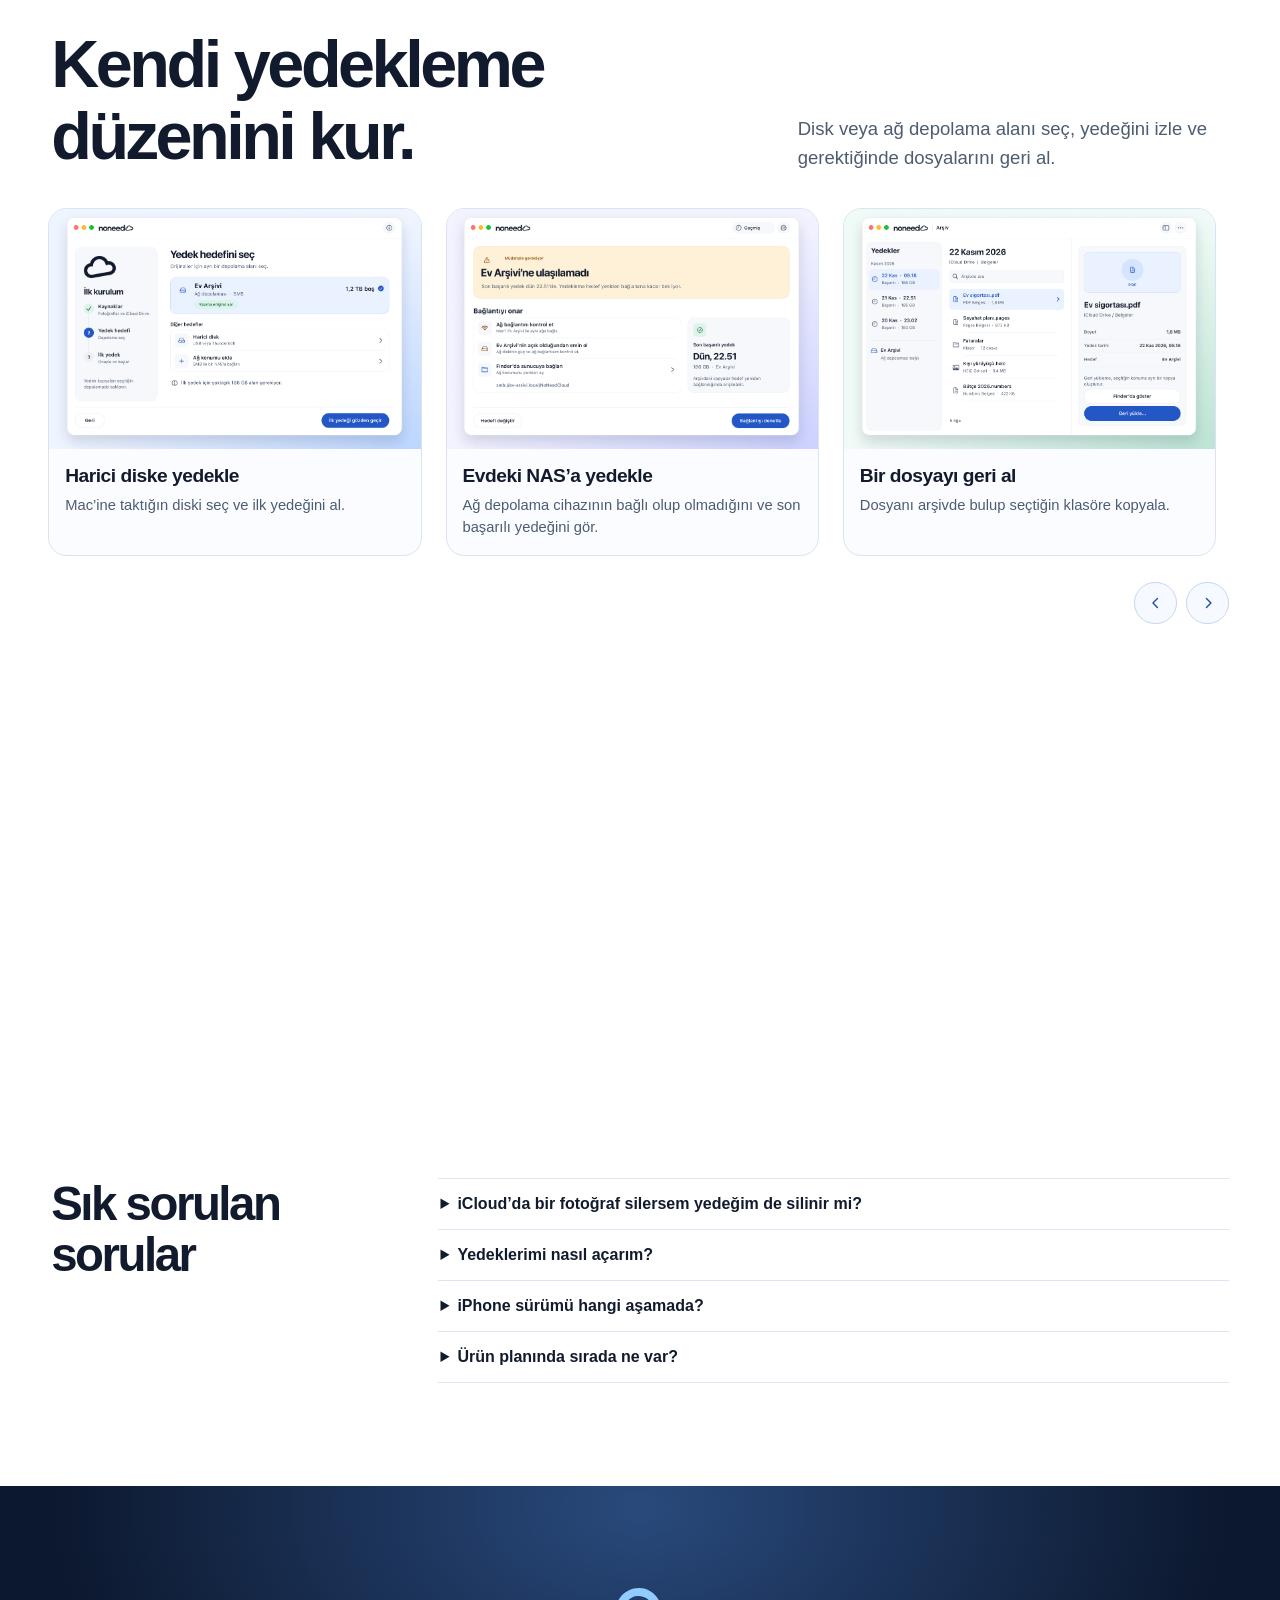
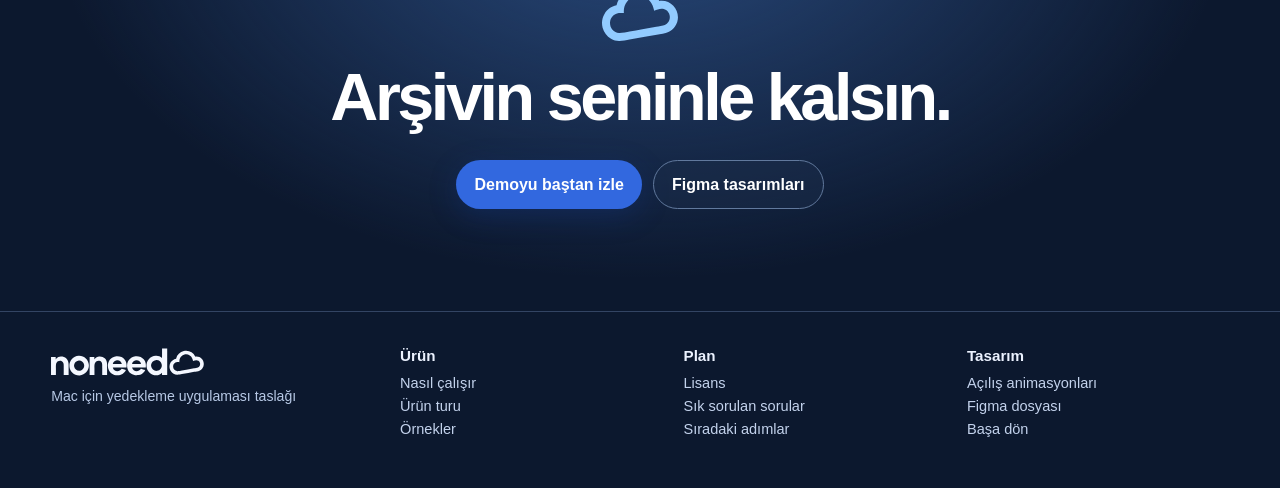
==== commit d92db9da: "Remove the hero demo status bar" ====
--- a/docs/design/web-planning/index.html
+++ b/docs/design/web-planning/index.html
@@ -7,8 +7,8 @@
   <title>NoNeedCloud · iCloud arşivinin bir kopyası sende</title>
   <link rel="icon" href="assets/cloud.svg" type="image/svg+xml">
   <link rel="stylesheet" href="styles.css">
-  <link rel="stylesheet" href="landing.css?v=8">
-  <script src="demo.js?v=8" defer></script>
+  <link rel="stylesheet" href="landing.css?v=9">
+  <script src="demo.js?v=9" defer></script>
 </head>
 <body class="landing" id="baslangic">
   <a class="skip-link" href="#icerik">İçeriğe geç</a>
@@ -47,12 +47,6 @@
               <img class="scene-mac" src="assets/case-1-mac.webp?v=2" fetchpriority="high" width="1087" height="740" alt="Mac’te yedeğin saklanacağı yeri seçme ekranı.">
               <video class="scene-video" muted loop playsinline preload="metadata" hidden></video>
               <div class="flow-desktop" data-flow-desktop aria-hidden="true">
-                <div class="flow-menubar">
-                  <span class="mb-app">NoNeedCloud</span><span>Dosya</span><span>Düzen</span><span>Pencere</span><span>Yardım</span>
-                  <span class="mb-spacer"></span>
-                  <span class="mb-status" data-flow-status><svg viewBox="0 0 96 66"><defs><clipPath id="mbFill"><rect data-flow-fill x="0" y="0" width="0" height="66"/></clipPath></defs><path d="M40.0276 0.73109C53.8642 -2.19745 65.6406 3.82145 72.2232 16.1084C90.3729 13.8587 102.052 33.4833 91.9361 47.887C89.8332 50.8886 86.9633 53.2697 83.6258 54.7812C79.8091 56.5015 73.3607 57.363 68.9869 58.1366L52.419 61.0541L34.803 64.2069C30.9964 64.8852 25.2523 66.1319 21.6323 65.9818C18.1108 65.8108 14.6765 64.8122 11.6133 63.0669C6.38314 60.1128 2.56823 55.1732 1.0312 49.3678C-0.495983 43.7073 0.304632 37.6716 3.25078 32.6039C6.85128 26.375 11.8118 23.4031 18.5479 21.6179C21.3976 10.5517 29.3292 3.76707 40.0276 0.73109ZM50.8858 51.4234L68.5018 48.2855C71.1663 47.8147 76.9672 46.9503 79.2306 45.9862C81.0077 45.236 82.5299 43.9911 83.6191 42.3992C85.2289 40.0322 85.8203 37.117 85.2572 34.3104C84.7409 31.531 83.1318 29.0747 80.789 27.4931C75.8852 24.2355 70.6403 26.1896 65.8314 28.4024C64.5072 21.9772 62.4212 16.7564 56.6663 12.9806C52.4502 10.1628 47.2716 9.1796 42.3176 10.2577C42.065 10.3109 41.8128 10.3658 41.5635 10.4221C32.4388 13.2329 26.7271 21.7187 27.7792 31.2511C23.0119 30.7881 18.7454 30.67 14.7894 33.9318C12.2506 36.0372 10.6588 39.0712 10.3712 42.3565C10.0729 45.7446 11.1779 49.3675 13.3949 51.9593C15.4953 54.3792 18.4602 55.8795 21.6541 56.1377C24.8692 56.3837 31.4877 54.927 34.9563 54.2919C40.2596 53.3091 45.5704 52.3528 50.8858 51.4234Z" class="mb-cloud-track"/><path d="M40.0276 0.73109C53.8642 -2.19745 65.6406 3.82145 72.2232 16.1084C90.3729 13.8587 102.052 33.4833 91.9361 47.887C89.8332 50.8886 86.9633 53.2697 83.6258 54.7812C79.8091 56.5015 73.3607 57.363 68.9869 58.1366L52.419 61.0541L34.803 64.2069C30.9964 64.8852 25.2523 66.1319 21.6323 65.9818C18.1108 65.8108 14.6765 64.8122 11.6133 63.0669C6.38314 60.1128 2.56823 55.1732 1.0312 49.3678C-0.495983 43.7073 0.304632 37.6716 3.25078 32.6039C6.85128 26.375 11.8118 23.4031 18.5479 21.6179C21.3976 10.5517 29.3292 3.76707 40.0276 0.73109ZM50.8858 51.4234L68.5018 48.2855C71.1663 47.8147 76.9672 46.9503 79.2306 45.9862C81.0077 45.236 82.5299 43.9911 83.6191 42.3992C85.2289 40.0322 85.8203 37.117 85.2572 34.3104C84.7409 31.531 83.1318 29.0747 80.789 27.4931C75.8852 24.2355 70.6403 26.1896 65.8314 28.4024C64.5072 21.9772 62.4212 16.7564 56.6663 12.9806C52.4502 10.1628 47.2716 9.1796 42.3176 10.2577C42.065 10.3109 41.8128 10.3658 41.5635 10.4221C32.4388 13.2329 26.7271 21.7187 27.7792 31.2511C23.0119 30.7881 18.7454 30.67 14.7894 33.9318C12.2506 36.0372 10.6588 39.0712 10.3712 42.3565C10.0729 45.7446 11.1779 49.3675 13.3949 51.9593C15.4953 54.3792 18.4602 55.8795 21.6541 56.1377C24.8692 56.3837 31.4877 54.927 34.9563 54.2919C40.2596 53.3091 45.5704 52.3528 50.8858 51.4234Z" class="mb-cloud-fill" clip-path="url(#mbFill)"/></svg></span>
-                  <span class="mb-glyph">◐</span><span class="mb-clock">Paz 22 Kas 09:41</span>
-                </div>
                 <div class="flow-panel" data-flow-panel>
                   <div class="fp-head"><svg viewBox="0 0 96 66"><path d="M40.0276 0.73109C53.8642 -2.19745 65.6406 3.82145 72.2232 16.1084C90.3729 13.8587 102.052 33.4833 91.9361 47.887C89.8332 50.8886 86.9633 53.2697 83.6258 54.7812C79.8091 56.5015 73.3607 57.363 68.9869 58.1366L52.419 61.0541L34.803 64.2069C30.9964 64.8852 25.2523 66.1319 21.6323 65.9818C18.1108 65.8108 14.6765 64.8122 11.6133 63.0669C6.38314 60.1128 2.56823 55.1732 1.0312 49.3678C-0.495983 43.7073 0.304632 37.6716 3.25078 32.6039C6.85128 26.375 11.8118 23.4031 18.5479 21.6179C21.3976 10.5517 29.3292 3.76707 40.0276 0.73109ZM50.8858 51.4234L68.5018 48.2855C71.1663 47.8147 76.9672 46.9503 79.2306 45.9862C81.0077 45.236 82.5299 43.9911 83.6191 42.3992C85.2289 40.0322 85.8203 37.117 85.2572 34.3104C84.7409 31.531 83.1318 29.0747 80.789 27.4931C75.8852 24.2355 70.6403 26.1896 65.8314 28.4024C64.5072 21.9772 62.4212 16.7564 56.6663 12.9806C52.4502 10.1628 47.2716 9.1796 42.3176 10.2577C42.065 10.3109 41.8128 10.3658 41.5635 10.4221C32.4388 13.2329 26.7271 21.7187 27.7792 31.2511C23.0119 30.7881 18.7454 30.67 14.7894 33.9318C12.2506 36.0372 10.6588 39.0712 10.3712 42.3565C10.0729 45.7446 11.1779 49.3675 13.3949 51.9593C15.4953 54.3792 18.4602 55.8795 21.6541 56.1377C24.8692 56.3837 31.4877 54.927 34.9563 54.2919C40.2596 53.3091 45.5704 52.3528 50.8858 51.4234Z"/></svg><strong>NoNeedCloud</strong><span class="fp-more">•••</span></div>
                   <div class="fp-card">
--- a/docs/design/web-planning/landing.css
+++ b/docs/design/web-planning/landing.css
@@ -426,23 +426,10 @@
 .scene-video { border-radius: 14px; }
 .scene-video[hidden], .scene-devices img[hidden] { display: none; }
 
-/* Hero flow: one 3x recording of the Mac app + a hand-built macOS menu bar and panel. */
+/* Hero flow: one 3x recording of the Mac app + a backup progress panel. */
 .flow-desktop { position: absolute; pointer-events: none; z-index: 2; color: #121B2D;
   font-family: -apple-system, BlinkMacSystemFont, "SF Pro Text", system-ui, sans-serif; }
 .flow-desktop[hidden] { display: none; }
-.flow-menubar { position: absolute; left: 0; right: 0; top: -3.9em; height: 3.1em; display: flex; align-items: center;
-  gap: 1.7em; padding: 0 1.4em; border-radius: 1.1em; font-size: 1em; letter-spacing: -.01em;
-  background: rgba(255,255,255,.74); backdrop-filter: blur(18px) saturate(1.6); -webkit-backdrop-filter: blur(18px) saturate(1.6);
-  box-shadow: 0 .5em 1.8em rgba(18,27,45,.14), inset 0 0 0 1px rgba(255,255,255,.65); }
-.flow-menubar > span { font-size: 1.2em; white-space: nowrap; }
-.flow-menubar .mb-app { font-weight: 700; }
-.flow-menubar .mb-spacer { flex: 1; }
-.flow-menubar .mb-status { display: grid; place-items: center; width: 2.4em; height: 1.75em; border-radius: .55em; transition: background .2s; }
-.flow-menubar .mb-status.active { background: rgba(36,87,198,.16); }
-.flow-menubar .mb-status svg { width: 1.5em; height: auto; display: block; }
-.mb-cloud-track { fill: rgba(18,27,45,.3); }
-.mb-cloud-fill { fill: #2457C6; }
-.flow-menubar .mb-glyph { opacity: .55; }
 .flow-panel { position: absolute; top: .3em; right: 10.5em; width: 31em; padding: 1.3em; border-radius: 1.9em;
   background: rgba(248,249,252,.9); backdrop-filter: blur(24px) saturate(1.5); -webkit-backdrop-filter: blur(24px) saturate(1.5);
   box-shadow: 0 1.8em 4.4em rgba(18,27,45,.3), inset 0 0 0 1px rgba(255,255,255,.75);
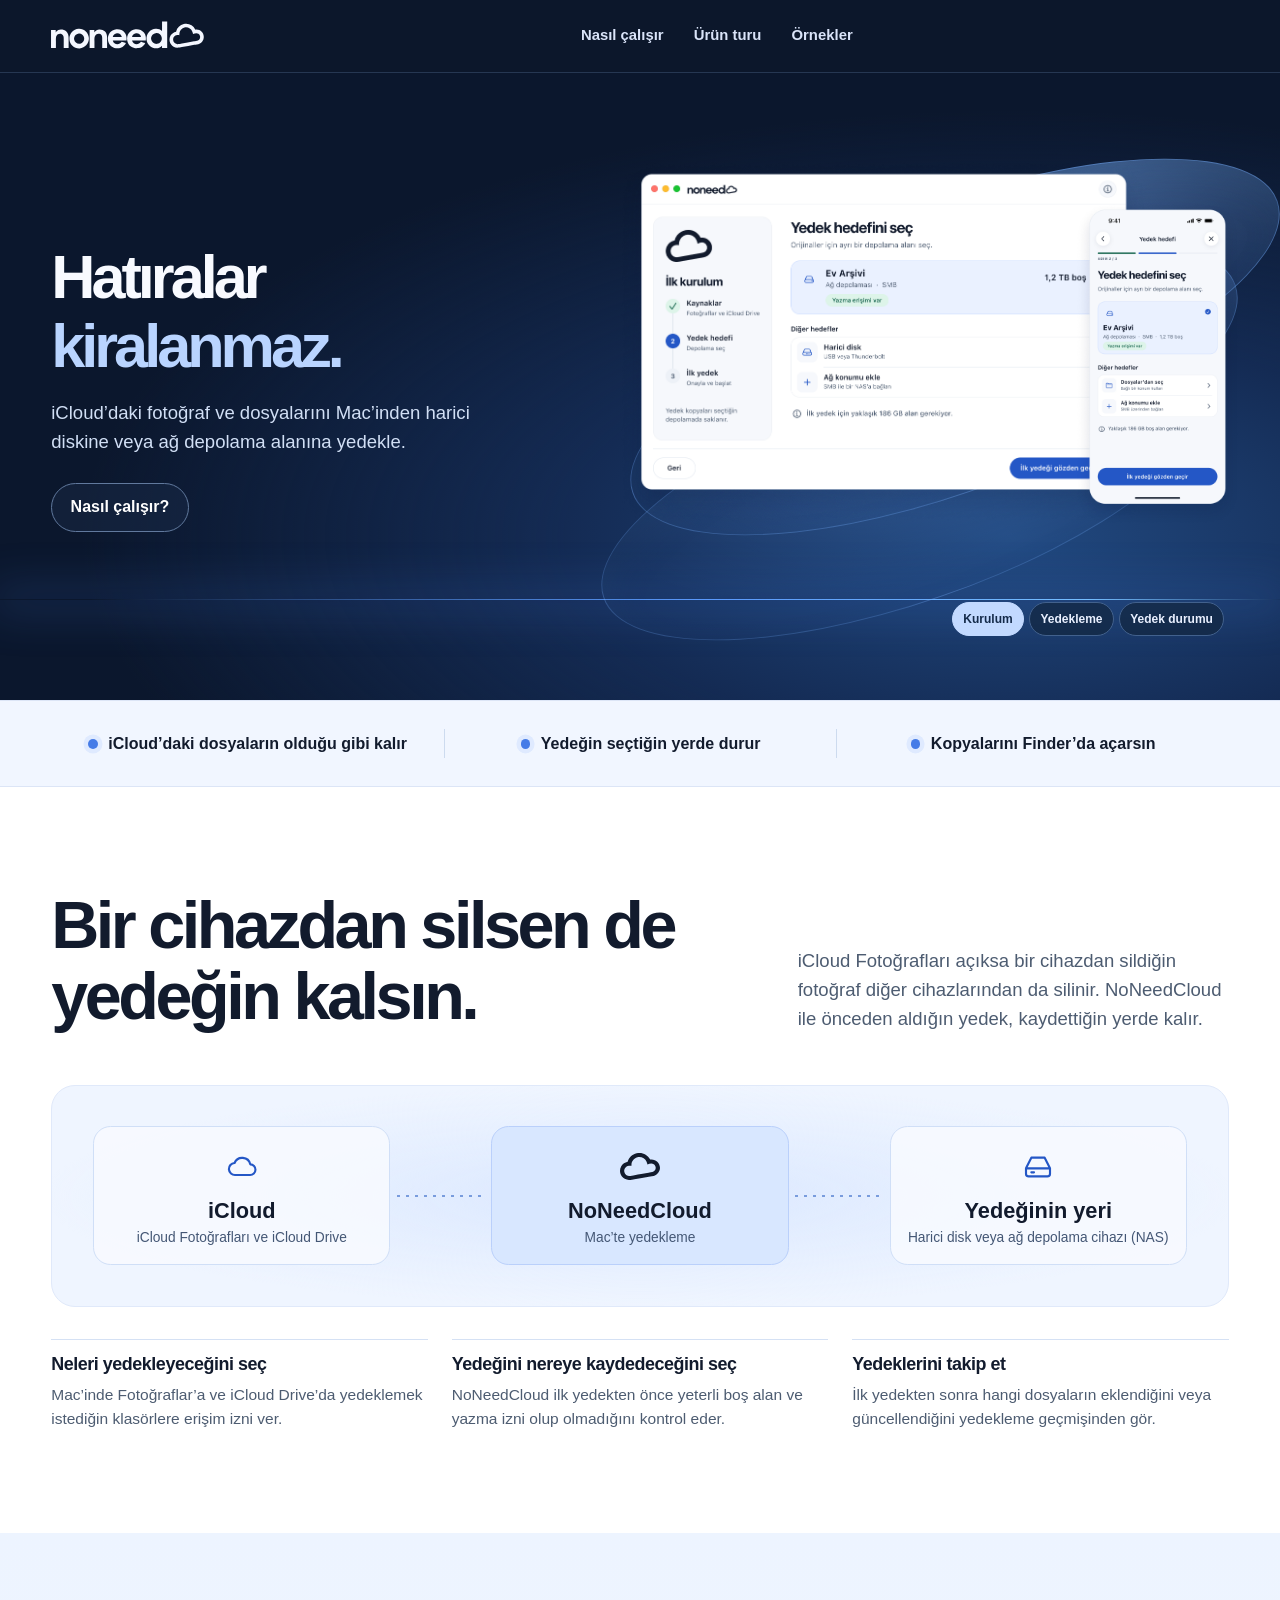
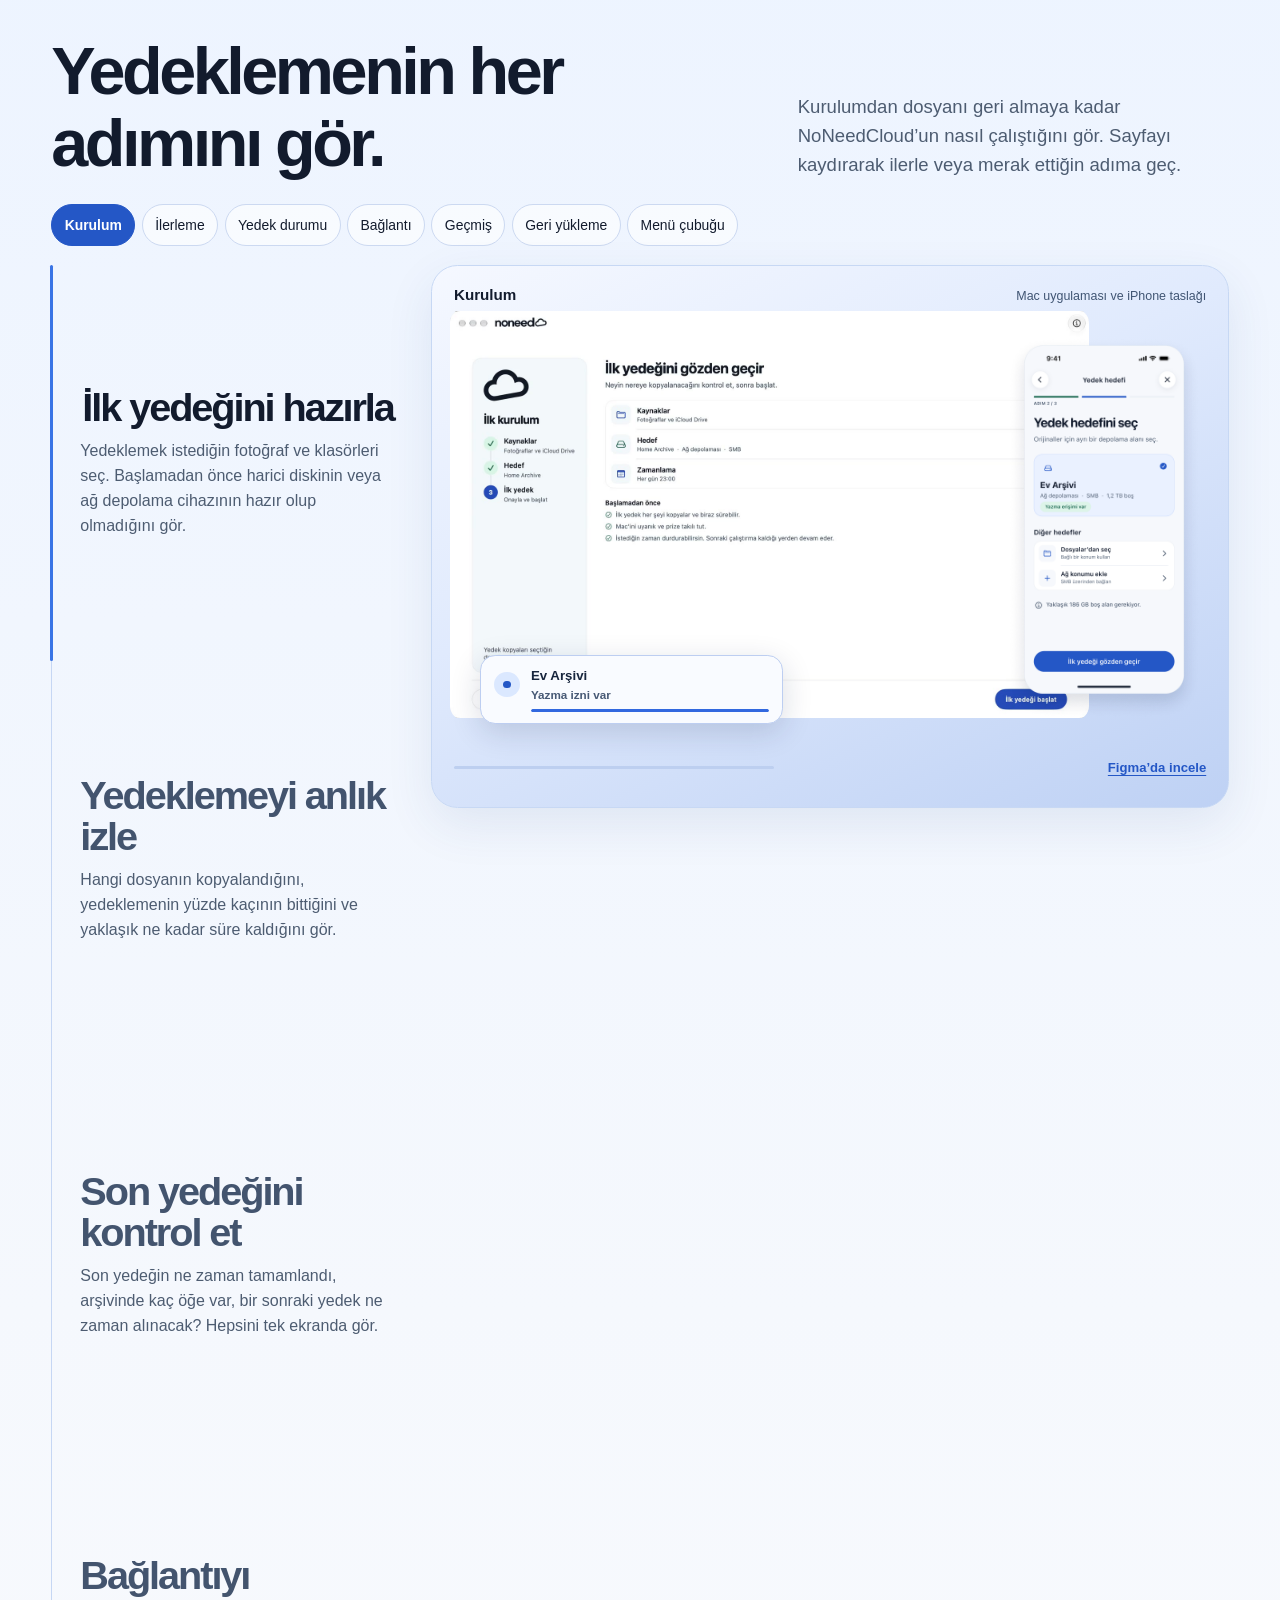
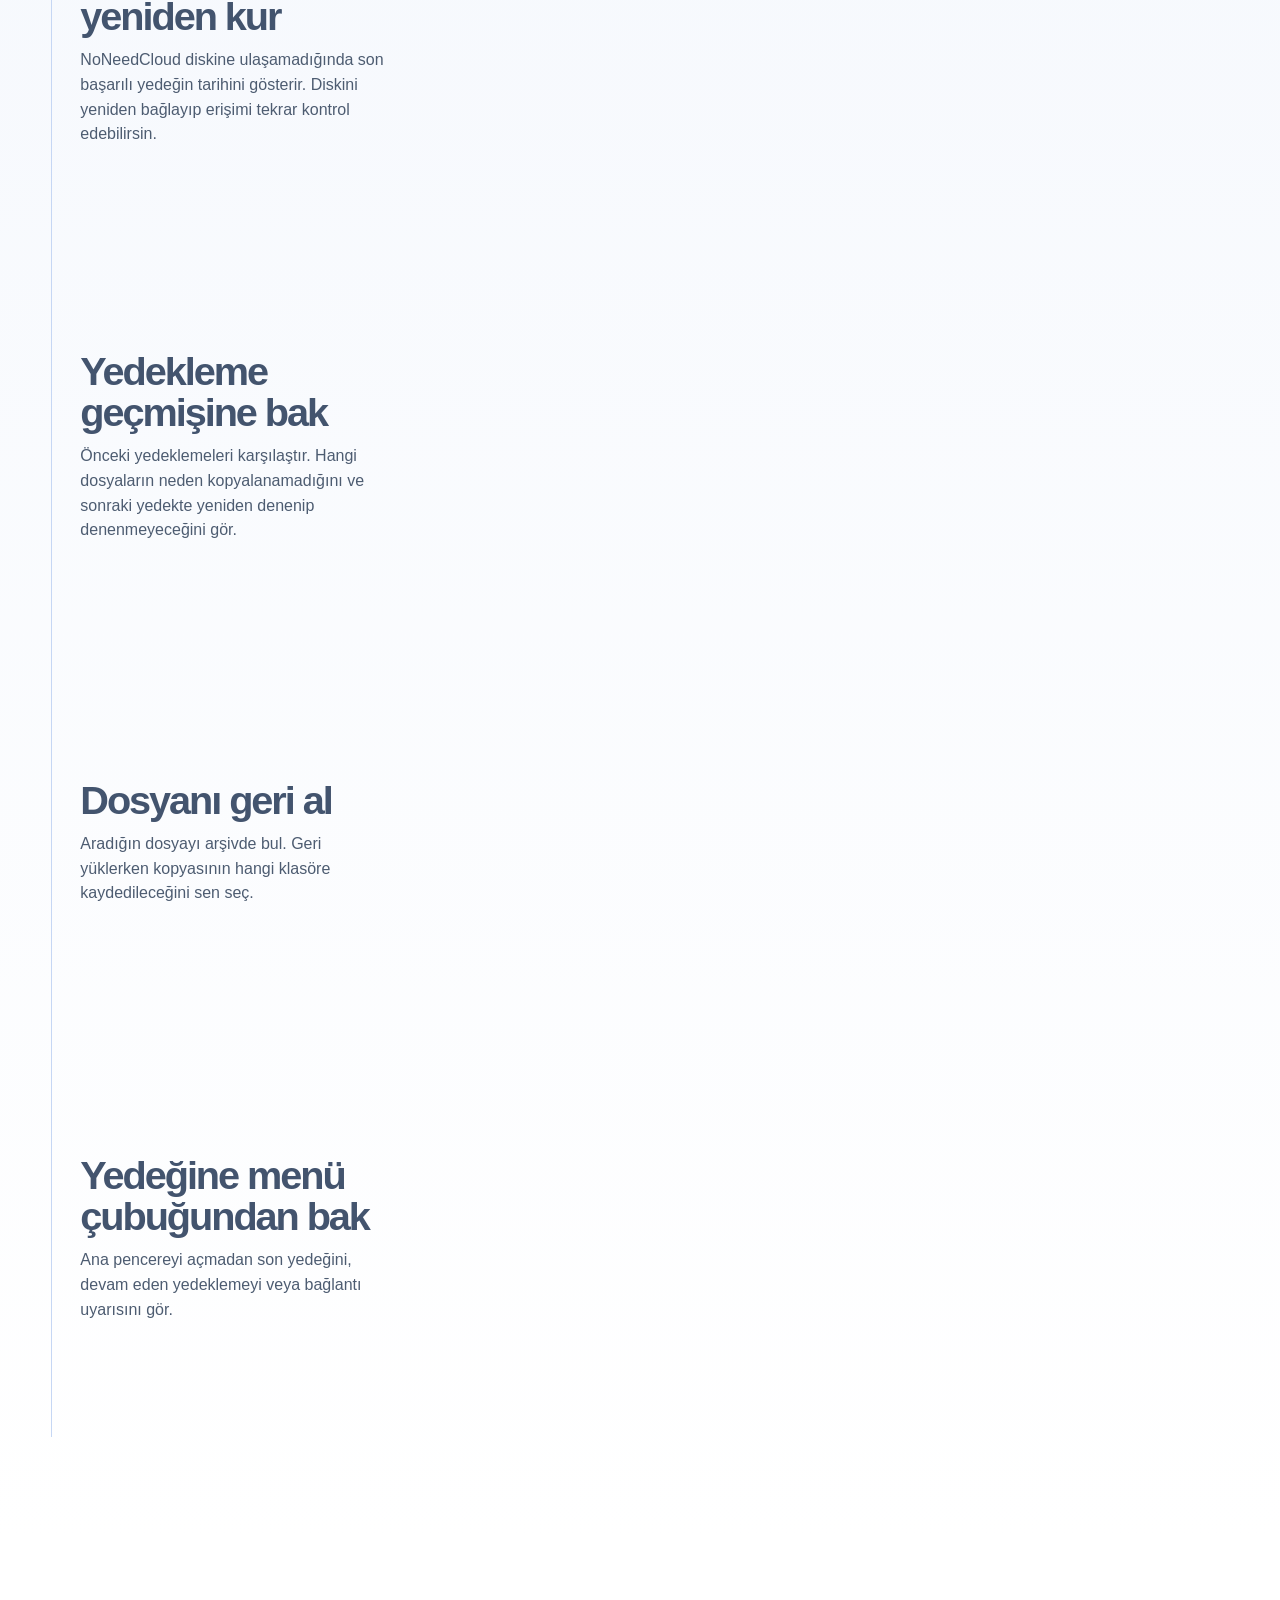
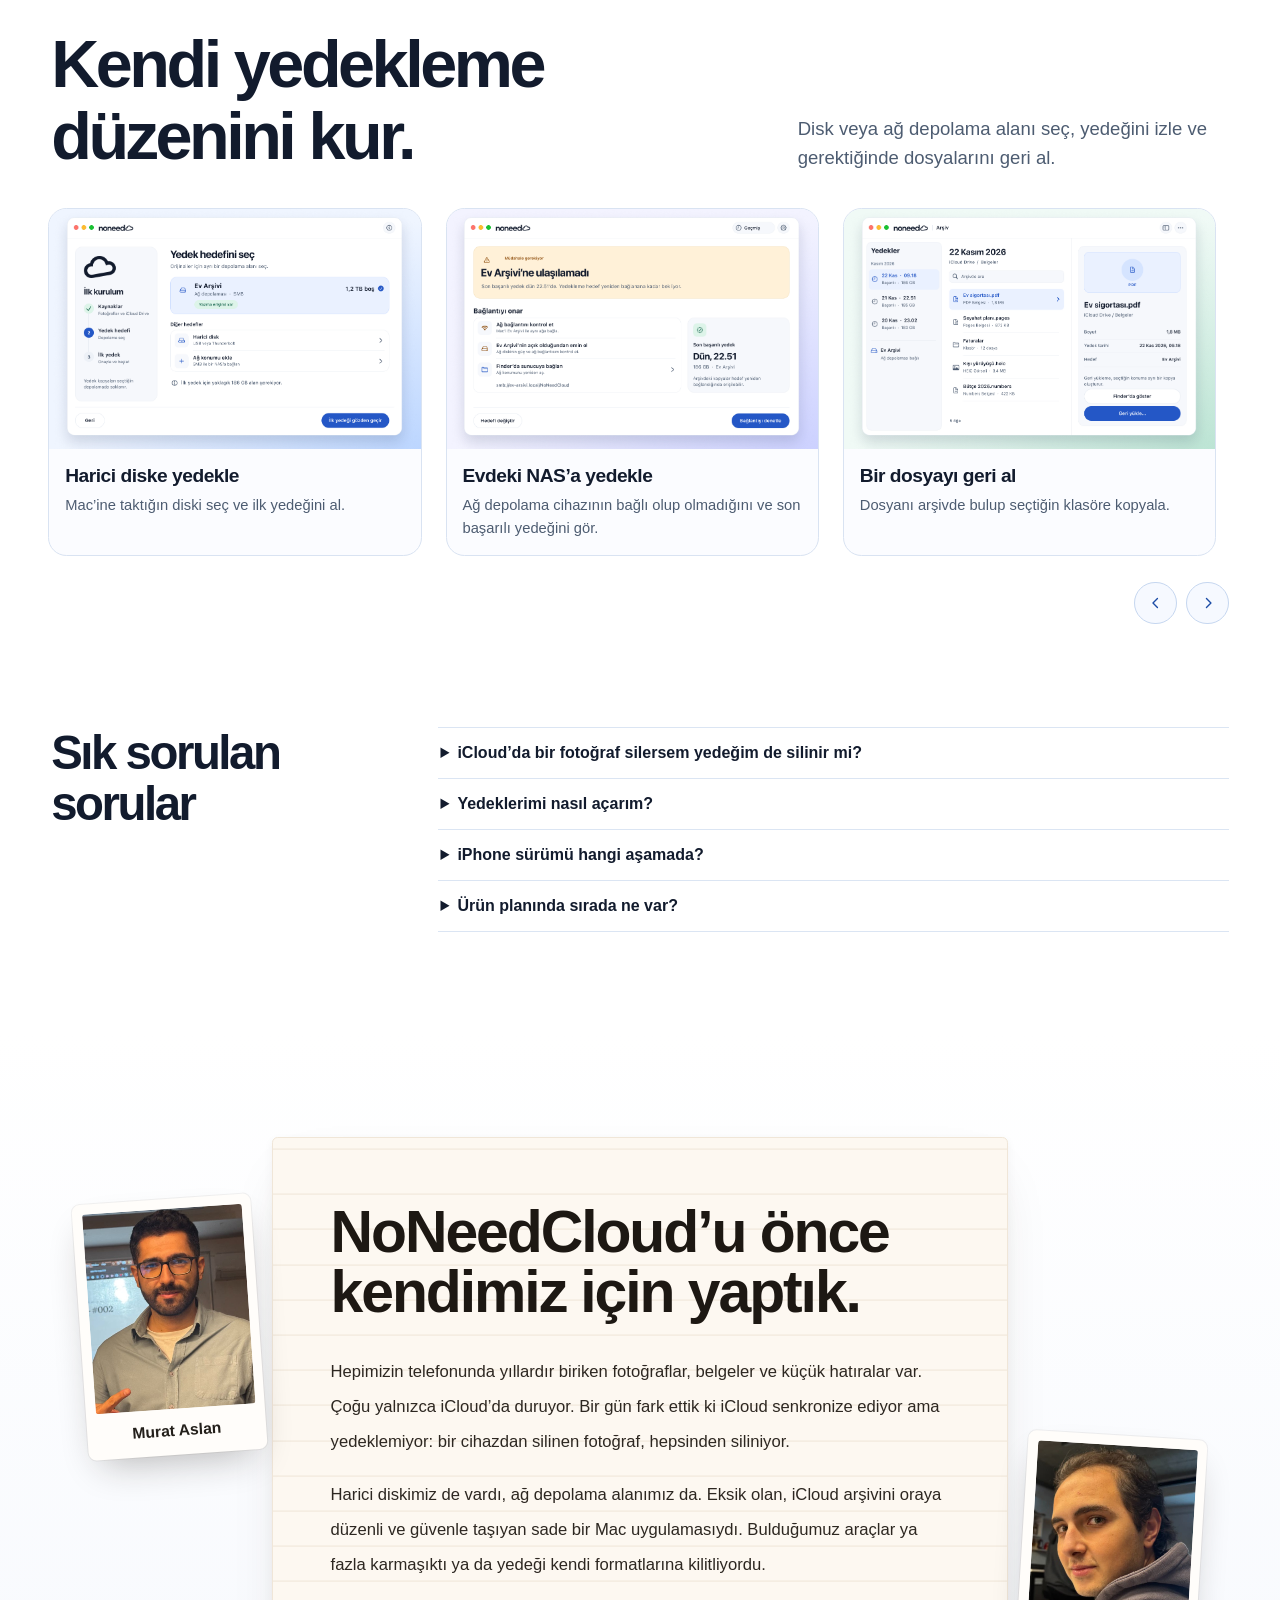
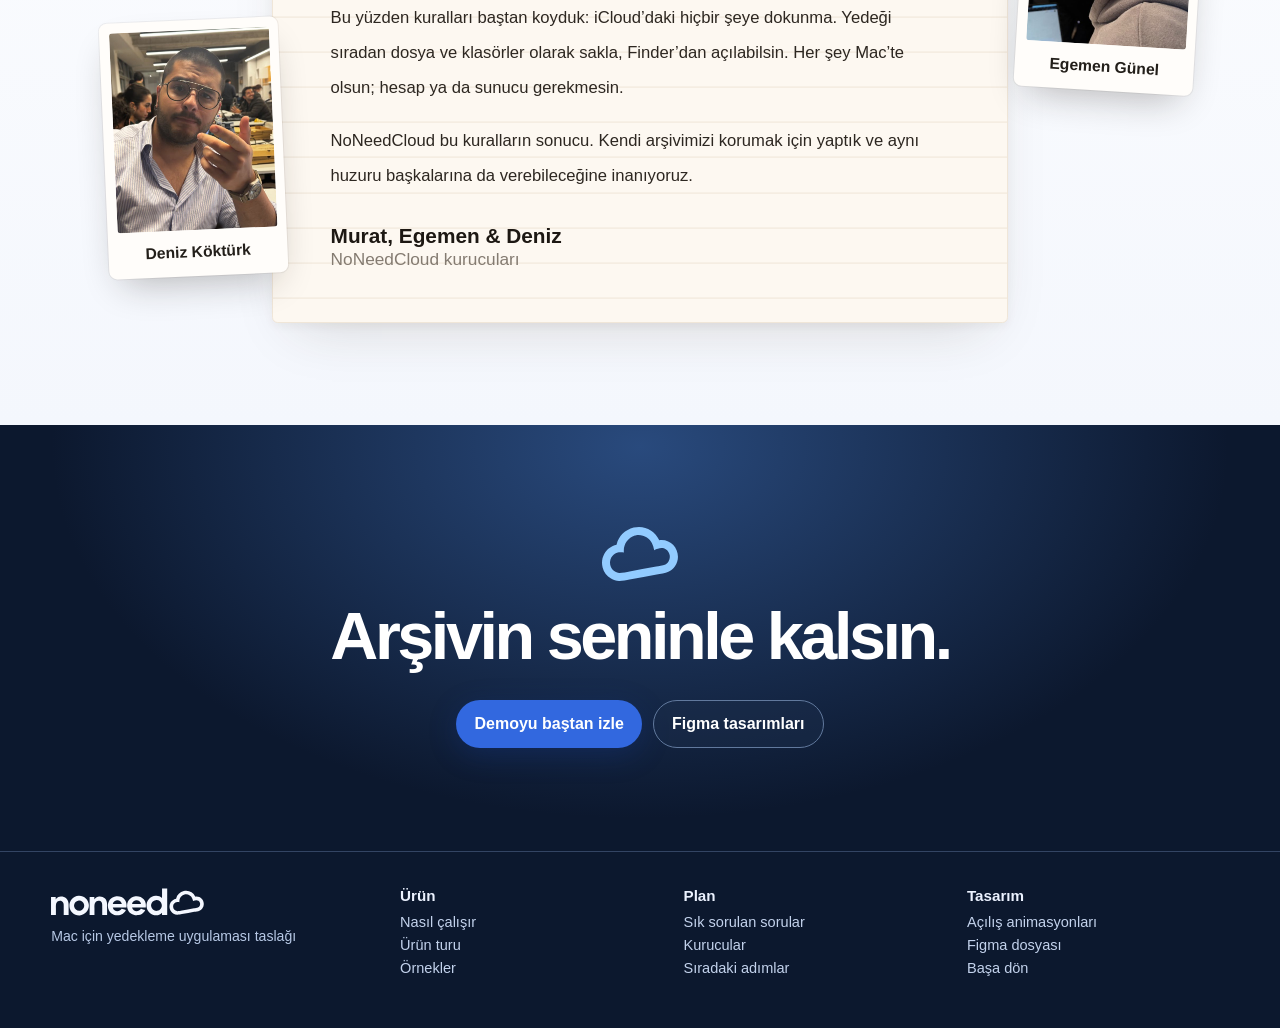
==== commit ce9622e8: "Landing: founders letter, new headline, static hero mockup Add a founders section with photos of Mur" ====
--- a/docs/design/web-planning/index.html
+++ b/docs/design/web-planning/index.html
@@ -7,7 +7,7 @@
   <title>NoNeedCloud · iCloud arşivinin bir kopyası sende</title>
   <link rel="icon" href="assets/cloud.svg" type="image/svg+xml">
   <link rel="stylesheet" href="styles.css">
-  <link rel="stylesheet" href="landing.css?v=9">
+  <link rel="stylesheet" href="landing.css?v=12">
   <script src="demo.js?v=9" defer></script>
 </head>
 <body class="landing" id="baslangic">
@@ -19,10 +19,8 @@
         <a href="#nasil">Nasıl çalışır</a>
         <a href="#urun">Ürün turu</a>
         <a href="#ornekler">Örnekler</a>
-        <a href="#gelir">Lisans</a>
       </nav>
       <div class="nav-actions">
-        <a class="nav-cta" href="#demo">Demoyu izle</a>
       </div>
     </div>
     <div class="scroll-progress" aria-hidden="true"></div>
@@ -32,17 +30,16 @@
     <section class="landing-hero" aria-labelledby="hero-title">
       <div class="wrap hero-grid">
         <div class="hero-copy">
-          <h1 id="hero-title">iCloud arşivinin <span>bir kopyası sende.</span></h1>
+          <h1 id="hero-title">Hatıralar <span>kiralanmaz.</span></h1>
           <p>iCloud’daki fotoğraf ve dosyalarını Mac’inden harici diskine veya ağ depolama alanına yedekle.</p>
           <div class="landing-actions">
-            <a class="landing-button strong" href="#demo">Demoyu izle</a>
             <a class="landing-button soft" href="#nasil">Nasıl çalışır?</a>
           </div>
         </div>
 
         <div class="hero-reel" id="demo">
           <div class="reel-ornaments" aria-hidden="true"><span></span><span></span><span></span></div>
-          <figure class="scene-visual hero-visual" data-stage="hero" data-scene="kurulum">
+          <figure class="scene-visual hero-visual" data-stage="hero" data-scene="kurulum" data-static>
             <div class="scene-devices">
               <img class="scene-mac" src="assets/case-1-mac.webp?v=2" fetchpriority="high" width="1087" height="740" alt="Mac’te yedeğin saklanacağı yeri seçme ekranı.">
               <video class="scene-video" muted loop playsinline preload="metadata" hidden></video>
@@ -70,7 +67,6 @@
             </figcaption>
           </figure>
           <div class="reel-controls">
-            <span class="reel-label">Ürün demosu</span>
             <div class="reel-scenes" aria-label="Demoda gösterilen ekran">
               <button type="button" data-hero-scene="kurulum" aria-pressed="true">Kurulum</button>
               <button type="button" data-hero-scene="canli-yedekleme" aria-pressed="false">Yedekleme</button>
@@ -207,17 +203,6 @@
       </div>
     </section>
 
-    <section id="gelir" class="landing-section licence" aria-labelledby="licence-title">
-      <div class="wrap licence-card reveal">
-        <div><h2 id="licence-title">Mac için tek seferlik lisans</h2><p>NoNeedCloud’un Mac sürümü için tek seferlik satın alma planlıyoruz.</p></div>
-        <dl class="licence-details">
-          <div><dt>Lisans kapsamı</dt><dd>Mac’teki temel yedekleme özellikleri lisansa dahil olacak. Yeni ana sürümler ve iPhone lisansı ayrı değerlendirilecek.</dd></div>
-          <div><dt>Depolama</dt><dd>Kendi diskini veya depolama hizmetini kullanırsın. Donanım ve varsa depolama ücreti ayrı ödenir.</dd></div>
-          <div><dt>Fiyat ve deneme</dt><dd>Fiyatı ve deneme koşullarını kullanıcı görüşmelerinden sonra belirleyeceğiz.</dd></div>
-        </dl>
-      </div>
-    </section>
-
     <section id="sorular" class="wrap landing-section faq" aria-labelledby="faq-title">
       <h2 id="faq-title" class="reveal">Sık sorulan sorular</h2>
       <div class="faq-items reveal">
@@ -228,6 +213,22 @@
       </div>
     </section>
 
+    <section id="kurucular" class="landing-section founders" aria-labelledby="founders-title">
+      <div class="wrap founders-stage">
+        <figure class="polaroid polaroid-murat reveal"><img src="assets/founders/murat.jpg" width="600" height="750" alt="Murat Aslan" loading="lazy"><figcaption>Murat Aslan</figcaption></figure>
+        <figure class="polaroid polaroid-egemen reveal"><img src="assets/founders/egemen.jpg" width="600" height="750" alt="Egemen Günel" loading="lazy"><figcaption>Egemen Günel</figcaption></figure>
+        <figure class="polaroid polaroid-deniz reveal"><img src="assets/founders/deniz.jpg" width="600" height="750" alt="Deniz Köktürk" loading="lazy"><figcaption>Deniz Köktürk</figcaption></figure>
+        <article class="founder-letter reveal">
+          <h2 id="founders-title">NoNeedCloud’u önce kendimiz için yaptık.</h2>
+          <p>Hepimizin telefonunda yıllardır biriken fotoğraflar, belgeler ve küçük hatıralar var. Çoğu yalnızca iCloud’da duruyor. Bir gün fark ettik ki iCloud senkronize ediyor ama yedeklemiyor: bir cihazdan silinen fotoğraf, hepsinden siliniyor.</p>
+          <p>Harici diskimiz de vardı, ağ depolama alanımız da. Eksik olan, iCloud arşivini oraya düzenli ve güvenle taşıyan sade bir Mac uygulamasıydı. Bulduğumuz araçlar ya fazla karmaşıktı ya da yedeği kendi formatlarına kilitliyordu.</p>
+          <p>Bu yüzden kuralları baştan koyduk: iCloud’daki hiçbir şeye dokunma. Yedeği sıradan dosya ve klasörler olarak sakla, Finder’dan açılabilsin. Her şey Mac’te olsun; hesap ya da sunucu gerekmesin.</p>
+          <p>NoNeedCloud bu kuralların sonucu. Kendi arşivimizi korumak için yaptık ve aynı huzuru başkalarına da verebileceğine inanıyoruz.</p>
+          <footer class="letter-signature"><strong>Murat, Egemen &amp; Deniz</strong><span>NoNeedCloud kurucuları</span></footer>
+        </article>
+      </div>
+    </section>
+
     <section class="closing" aria-labelledby="closing-title">
       <div class="wrap closing-content reveal">
         <img src="assets/cloud.svg" width="794" height="549" alt="">
@@ -247,7 +248,7 @@
         <p>Mac için yedekleme uygulaması taslağı</p>
       </div>
       <div><h2>Ürün</h2><a href="#nasil">Nasıl çalışır</a><a href="#urun">Ürün turu</a><a href="#ornekler">Örnekler</a></div>
-      <div><h2>Plan</h2><a href="#gelir">Lisans</a><a href="#sorular">Sık sorulan sorular</a><a href="#kararlar">Sıradaki adımlar</a></div>
+      <div><h2>Plan</h2><a href="#sorular">Sık sorulan sorular</a><a href="#kurucular">Kurucular</a><a href="#kararlar">Sıradaki adımlar</a></div>
       <div><h2>Tasarım</h2><a href="onboarding/">Açılış animasyonları</a><a href="https://www.figma.com/design/UenSgbySVClALNNAwbcg50/Full-Time?node-id=1878-407">Figma dosyası</a><a href="#baslangic">Başa dön</a></div>
     </div>
   </footer>
--- a/docs/design/web-planning/landing.css
+++ b/docs/design/web-planning/landing.css
@@ -153,6 +153,7 @@
   box-shadow: 0 8px 30px #11214728;
   text-align: left;
 }
+.hero-visual .stage-cue { display: none; }
 .hero-visual .stage-cue { background: #12223cf2; border-color: #6d91cd7a; color: #fff; }
 .cue-signal {
   display: grid;
@@ -185,9 +186,9 @@
 [data-scene="baglanti"] .cue-signal::before, [data-scene="gecmis"] .cue-signal::before {
   content: "!"; width: auto; height: auto; background: transparent; font-size: .87rem; font-weight: 800;
 }
-html[data-motion="on"] [data-scene="canli-yedekleme"].active-visual .cue-signal { animation: signal 1.55s ease-in-out 2; }
+html[data-motion="on"] [data-scene="canli-yedekleme"].active-visual:not([data-static]) .cue-signal { animation: signal 1.55s ease-in-out 2; }
 @keyframes signal { 58% { box-shadow: 0 0 0 .35rem #6b9fec00; } 0% { box-shadow: 0 0 0 0 #6b9fec7c; } }
-.reel-controls { display: flex; align-items: center; justify-content: space-between; flex-wrap: wrap; gap: .35rem .9rem; padding-top: .45rem; }
+.reel-controls { display: flex; align-items: center; justify-content: flex-end; flex-wrap: wrap; gap: .35rem .9rem; margin: 0 .3rem 0 calc(-.7rem - 1%); padding-top: 1.1rem; }
 .reel-label { color: #b7c9e5; font-size: .79rem; font-weight: 650; }
 .reel-scenes { display: flex; flex-wrap: wrap; align-items: center; gap: .35rem; }
 .reel-scenes button {
@@ -344,6 +345,41 @@
 .footer-nav > div > a:not(.landing-brand) { display: block; width: fit-content; padding-block: .22rem; color: #c3d2ec; text-decoration: none; font-size: .91rem; }
 .footer-nav > div > a:hover { text-decoration: underline; }
 
+.founders { background: linear-gradient(#fff, #f4f7fd); overflow: hidden; }
+.founders-stage { position: relative; display: grid; justify-items: center; }
+.founder-letter {
+  position: relative; z-index: 1;
+  width: min(46rem, 100%);
+  padding: clamp(2rem, 5vw, 4.25rem) clamp(1.4rem, 4.5vw, 4.5rem) clamp(2rem, 4vw, 3.5rem);
+  color: #231f1a;
+  background: repeating-linear-gradient(transparent 0 calc(2.2rem - 1px), #efe5d7 calc(2.2rem - 1px) 2.2rem), #fdf8f1;
+  background-position: 0 1.35rem;
+  border: 1px solid #f0e6d8;
+  border-radius: .35rem;
+  box-shadow: 0 1.5rem 3.5rem -1.5rem rgba(60, 44, 24, .18), 0 .2rem .6rem rgba(60, 44, 24, .05);
+}
+.founder-letter h2 { font-size: clamp(2.3rem, 4.6vw, 3.9rem); line-height: 1.02; letter-spacing: -.035em; font-weight: 800; color: #1d1813; margin-bottom: clamp(1.3rem, 2.5vw, 2rem); }
+.founder-letter p { font-size: clamp(1.02rem, 1.3vw, 1.15rem); line-height: 2.2rem; color: #2d2721; margin: 0 0 1.1rem; }
+.letter-signature { display: grid; gap: .1rem; margin-top: 1.9rem; }
+.letter-signature strong { font-size: 1.3rem; color: #1d1813; }
+.letter-signature span { color: #847b71; font-size: 1.08rem; }
+
+.polaroid {
+  position: absolute; z-index: 2;
+  width: clamp(10.5rem, 14vw, 13.25rem);
+  margin: 0; padding: .6rem .6rem 0;
+  background: #fffdfa;
+  border-radius: .5rem;
+  box-shadow: 0 1.1rem 2.4rem -.9rem rgba(30, 24, 18, .32), 0 0 0 1px rgba(60, 44, 24, .06);
+  rotate: var(--tilt, 0deg);
+}
+.polaroid img { aspect-ratio: 4 / 5; object-fit: cover; border-radius: .2rem; }
+.polaroid figcaption { padding: .7rem .2rem .85rem; text-align: center; font-weight: 750; font-size: .98rem; color: #231f1a; }
+.polaroid-murat { --tilt: -4deg; top: 8%; left: max(0rem, calc(50% - 23rem - 12rem)); }
+.polaroid-egemen { --tilt: 3.5deg; top: 38%; right: max(0rem, calc(50% - 23rem - 12rem)); }
+.polaroid-deniz { --tilt: -2.5deg; bottom: 6%; left: max(0rem, calc(50% - 23rem - 10.5rem)); }
+html[data-motion="on"] .polaroid.reveal:not(.shown) { transform: translateY(1.7rem) rotate(calc(var(--tilt) * -1)); }
+
 html[data-motion="on"] .reveal { transition: opacity .72s cubic-bezier(.2,.67,.24,1), transform .72s cubic-bezier(.2,.67,.24,1); }
 html[data-motion="on"] .reveal:not(.shown):not(:focus-within) { opacity: 0; transform: translateY(1.7rem); }
 html[data-motion="on"] .hero-copy { animation: show-hero .78s cubic-bezier(.17,.64,.25,1) both; }
@@ -363,6 +399,7 @@
   .hero-copy p { max-width: 35rem; }
   .hero-visual { max-width: 41rem; margin-inline: auto; }
   .hero-reel { width: 100%; max-width: 42rem; margin-inline: auto; }
+  .reel-controls { margin-inline: 0; }
   .section-heading { grid-template-columns: 1fr; }
   .story-layout { display: block; }
   .story-stage { top: calc(var(--nav-height) + .4rem); }
@@ -371,6 +408,10 @@
   .chapter:first-child { margin-top: 1rem; }
   .example-rail { grid-auto-columns: max(15rem, 44%); }
   .licence-card, .faq { grid-template-columns: 1fr; }
+  .founders-stage { grid-template-columns: repeat(3, minmax(0, 1fr)); gap: 1rem clamp(.6rem, 3vw, 1.6rem); align-items: start; }
+  .polaroid { position: static; width: 100%; max-width: 12rem; justify-self: center; }
+  .polaroid-egemen { margin-top: 1.4rem; }
+  .founder-letter { grid-column: 1 / -1; margin-top: .8rem; }
 }
 @media (max-width: 34rem) {
   .landing .wrap { --gutter: 1.05rem; }
